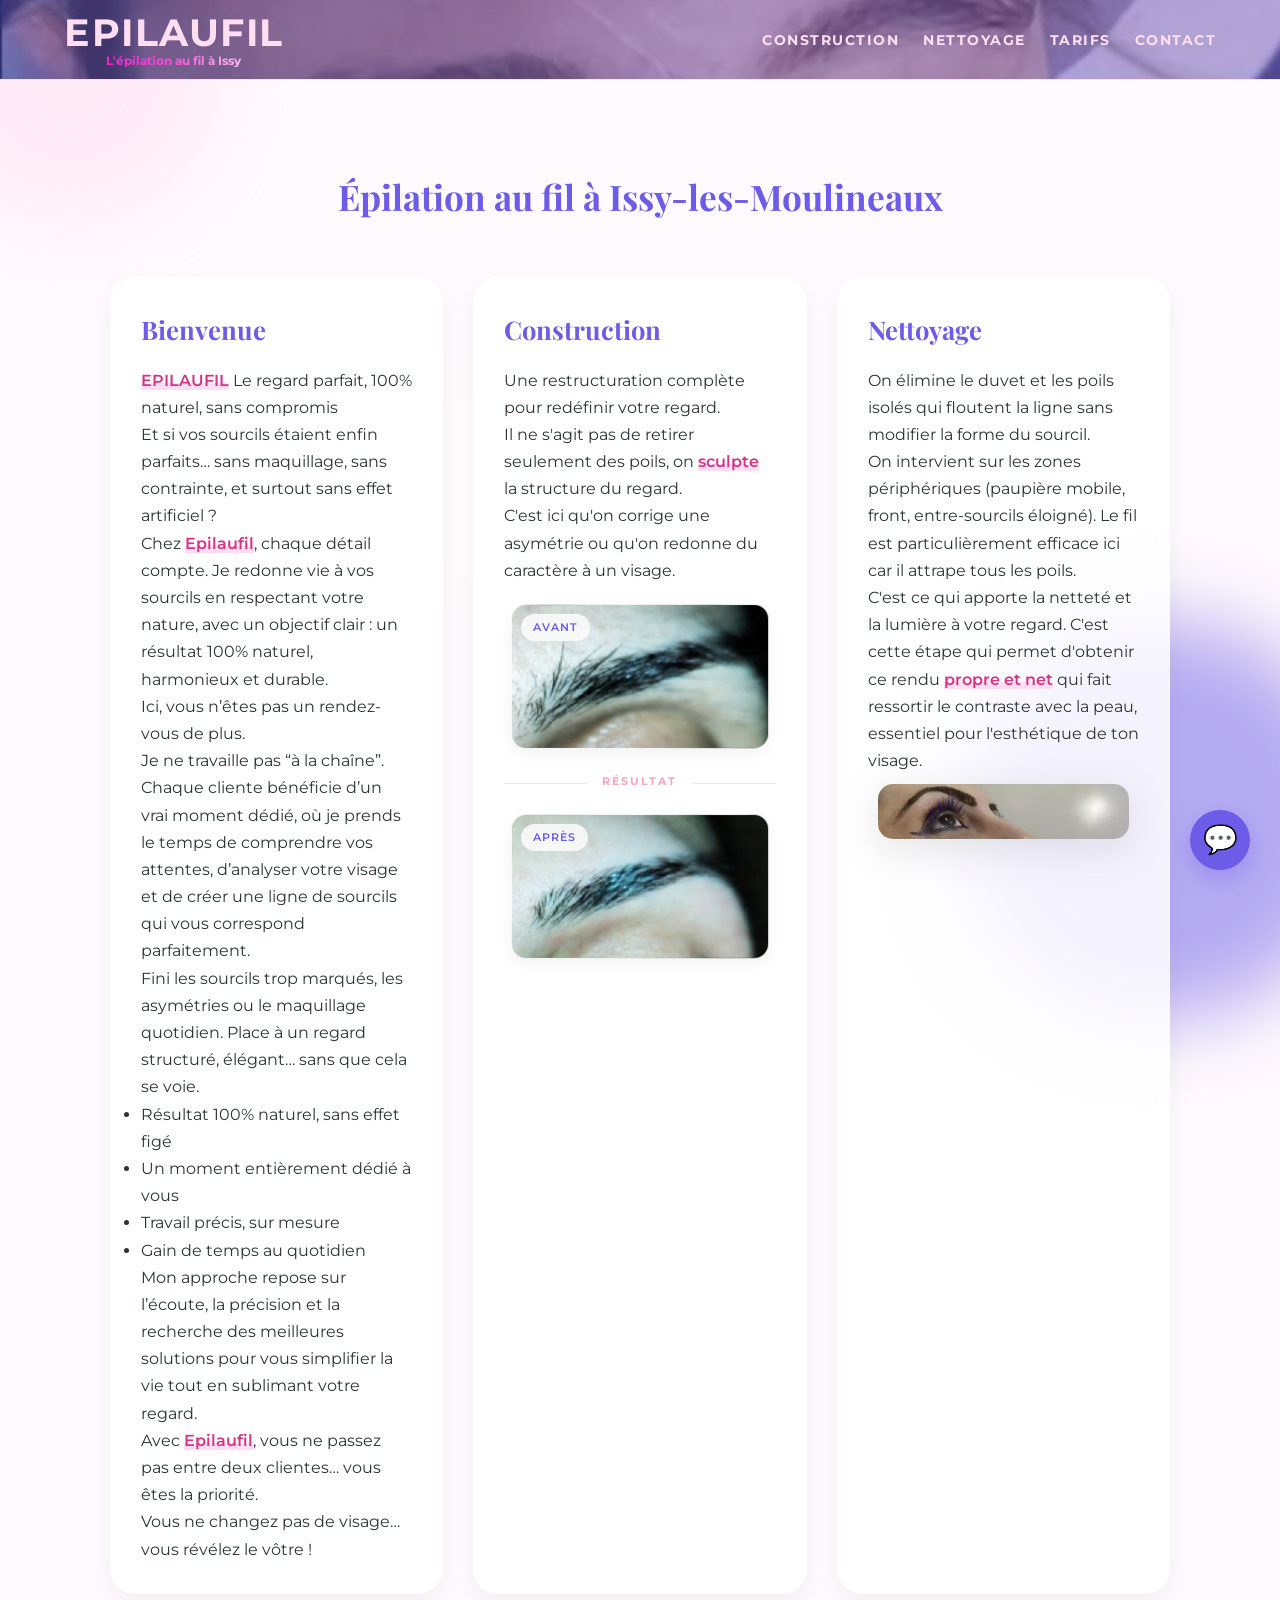
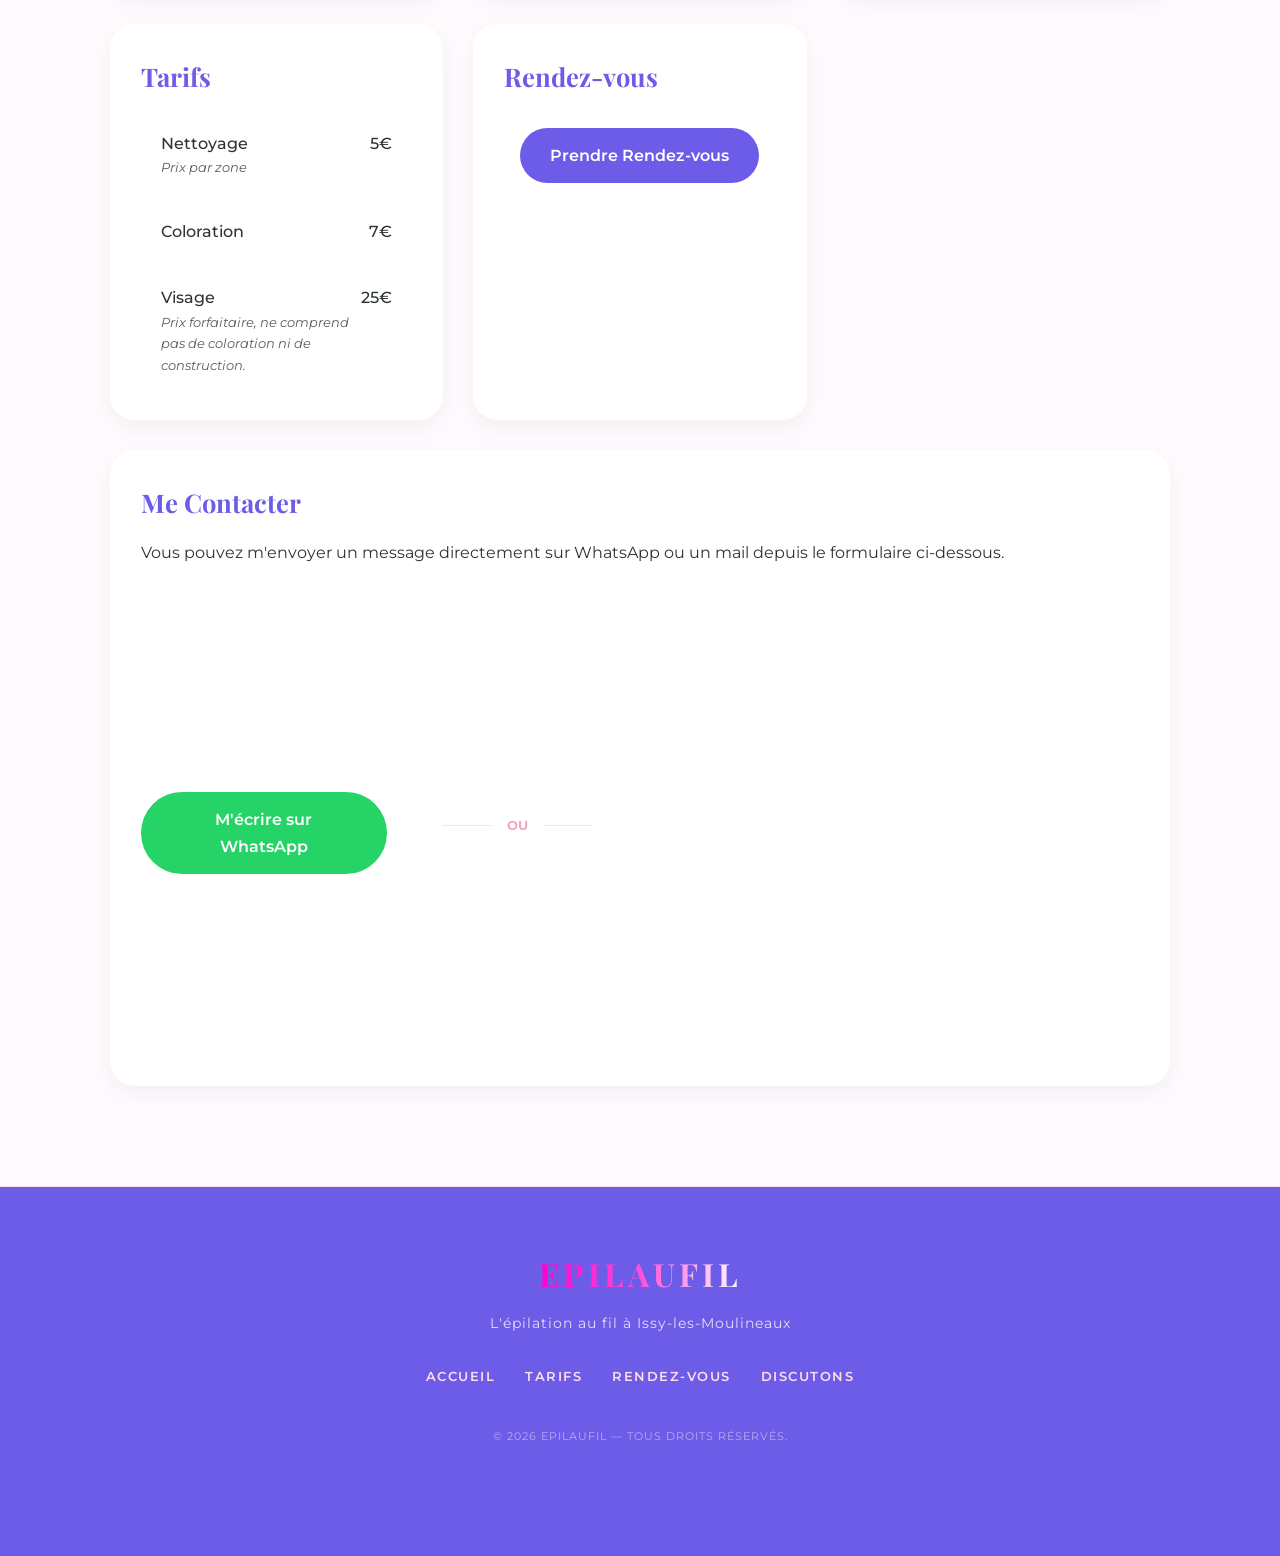
==== index.html @ 8d7dc96e "Merge branch 'main' of https://github.com/Epilaufil/arco-web-project" ====
<!DOCTYPE html>
<html lang="fr">
<head>
    <meta charset="UTF-8">
    <meta name="viewport" content="width=device-width, initial-scale=1.0">
    <title>Épilation au fil à Issy-les-Moulineaux | Sourcils & Beauté du regard | Epilaufil</title>
    <meta name="description" content="Épilation au fil à Issy-les-Moulineaux. Spécialiste des sourcils et de la beauté du regard. Technique naturelle, précise et sans produit chimique. Prenez rendez-vous chez Epilaufil.">
    <meta name="theme-color" content="#6c5ce7">
<<<<<<< HEAD
    
<!-- Google tag (gtag.js) -->    
=======
    <meta property="og:title" content="Epilaufil | Épilation au fil à Issy-les-Moulineaux">
    <meta property="og:description" content="Sublimez votre regard avec une technique 100% naturelle.">
    <meta property="og:image" content="https://www.epilaufil.fr/img/photo-partage.jpg">
    <meta property="og:url" content="https://www.epilaufil.fr">

>>>>>>> 0b1534d13e49fdee12547ef26f7d01f31d4de273
    <script>
    // Initialisation du Consent Mode par défaut
      window.dataLayer = window.dataLayer || [];
      function gtag(){dataLayer.push(arguments);}

      // On refuse par défaut la pub, on autorise uniquement les stats anonymes
      gtag('consent', 'default', {
        'ad_storage': 'denied',
        'ad_user_data': 'denied',
        'ad_personalization': 'denied',
        'analytics_storage': 'granted'
      });
    </script>

    <script async src="https://www.googletagmanager.com/gtag/js?id=G-9XCE4NT8K8"></script>
    <script>
      gtag('js', new Date());
      gtag('config', 'G-9XCE4NT8K8');
    </script>

<!-- Google Fonts optimisés -->
    <link rel="preconnect" href="https://fonts.googleapis.com">
    <link rel="preconnect" href="https://fonts.gstatic.com" crossorigin>
    <link href="https://fonts.googleapis.com/css2?family=Montserrat:wght@300;400;600&family=Playfair+Display:ital,wght@0,600;1,600&display=swap" rel="stylesheet">

<!-- Favicon -->
    <link rel="icon" type="image/webp" href="img/favIcon.webp">
    <link rel="apple-touch-icon" sizes="180x180" href="img/apple-touch-icon.png">

<!-- CSS externe -->
    <link rel="stylesheet" href="css/style.css">
    
<!-- JSON-LD SEO local -->
<script type="application/ld+json">
{
  "@context": "https:\/\/schema.org",
  "@type": "BeautySalon",
  "name": "Epilaufil",
  "address": {
    "@type": "PostalAddress",
    "addressLocality": "Issy-les-Moulineaux",
    "addressCountry": "FR"
  },
  "telephone": "+33745903838",
  "url": "https:\/\/www.epilaufil.fr"
}
</script>

</head>

<body>
<header class="navbar">
  <div class="video-bg-container">
    <video autoplay muted loop playsinline poster="img/fallback.webp" class="nav-video">
      <source src="vdo/FIL.webm" type="video/webm">
      Votre navigateur ne lit pas les vidéos.
    </video>
  </div>
  
  <div class="nav-content">
    <div class="logo">
        <a href="#accueil">EPILAUFIL</a>
        <span class="text-aesthetic slogan">L'épilation au fil à Issy</span>
    </div>
    <div class="nav-links">
      <a href="#transformation">Construction</a>
      <a href="#nettoyage">Nettoyage</a>
      <a href="#tarifs">Tarifs</a>
      <a href="#rdv">Contact</a>
    </div>
  </div>
</header>

<!-- Background blobs -->
    <div class="glass-bg">
        <div class="blob pink"></div>
        <div class="blob purple"></div>
        <div class="blob light"></div>
    </div>

   <!--  <nav>
        <a href="#" class="logo">EPILAUFIL</a>
        <div class="nav-links">
            <a href="#expert">Expertise</a>
            <a href="#tarifs">Tarifs</a>
            <a href="#rdv">RDV</a>
        </div>
    </nav> -->

    <div class="container">
        <h1>Épilation au fil à Issy-les-Moulineaux</h1>

        <section id="accueil" class="brique">
            <h2>Bienvenue</h2>
<!--            <p>Epilaufil vous propose une épilation du visage <span class="highlight">au fil</span>. Cette technique ancestrale est 100% naturelle, rapide, précise et sans risque d'allergie.</p>
            <p>Spécialiste de la <span class="highlight">beauté du regard</span>, Epilaufil sublime vos sourcils.</p>
            <p>Situé à Issy-les-Moulineaux, Epilaufil est spécialisé dans l'épilation au fil du visage. Que vous souhaitiez <a href="#nettoyage">nettoyer</a> ou <a href="#transformation">restructurer</a> des sourcils, je sublime naturellement votre regard.</p>
            <p>Je vous propose également mes services pour une pédicure si vous souhaitez.</p>
            <p>N'hésitez pas à me contacter ou <a href="#rdv">prendre rendez-vous</a> !</p>
            <p>A bientôt !</p>
-->

<p> <span class="highlight">EPILAUFIL</span> Le regard parfait, 100% naturel, sans compromis</p>
<p> Et si vos sourcils étaient enfin parfaits… sans maquillage, sans contrainte, et surtout sans effet artificiel ?</p>
<p> Chez <span class="highlight">Epilaufil</span>, chaque détail compte. Je redonne vie à vos sourcils en respectant votre nature, avec un objectif clair : un résultat 100% naturel, harmonieux et durable.</p>
<p> Ici, vous n’êtes pas un rendez-vous de plus.</p>
<p> Je ne travaille pas “à la chaîne”.</p>
<p> Chaque cliente bénéficie d’un vrai moment dédié, où je prends le temps de comprendre vos attentes, d’analyser votre visage et de créer une ligne de sourcils qui vous correspond parfaitement.</p>
<p> Fini les sourcils trop marqués, les asymétries ou le maquillage quotidien. Place à un regard structuré, élégant… sans que cela se voie.</p>
<ul class="points-cles">
    <li>Résultat 100% naturel, sans effet figé</li>
    <li>Un moment entièrement dédié à vous</li>
    <li>Travail précis, sur mesure</li>
    <li>Gain de temps au quotidien</li>
</ul>
<p>Mon approche repose sur l’écoute, la précision et la recherche des meilleures solutions pour vous simplifier la vie tout en sublimant votre regard.</p>
<p>Avec <span class="highlight">Epilaufil</span>, vous ne passez pas entre deux clientes… vous êtes la priorité.</p>
<p>Vous ne changez pas de visage… vous révélez le vôtre !</p>

</section>
 <!-- ============================================ EXPERTISE ============================================ -->
<!--        <section id="expert" class="brique">
            <h2>Pourquoi le fil ?</h2>
            <ul>
                <li><strong>Précision :</strong> Une ligne parfaite.</li>
                <li><strong>Naturel :</strong> Aucun produit chimique.</li>
                
            </ul>
        </section> -->
<!-- ============================================ TRANSFORMATION ============================================ -->
        <section id="transformation" class="brique">
            <h2>Construction</h2>
            <p>Une restructuration complète pour redéfinir votre regard.
            <p>Il ne s'agit pas de retirer seulement des poils, on <span class="highlight">sculpte</span> la structure du regard.</p>
            <p>C'est ici qu'on corrige une asymétrie ou qu'on redonne du caractère à un visage.</p>
            
            <div class="galerie-avant-apres">
                <div class="cadre-photo">
                    <span class="badge">Avant</span>
                    <div class="photo-large avant"></div>
                </div>

                <div class="separateur-chic">
                    <span>RÉSULTAT</span>
                </div>

                <div class="cadre-photo">
                    <span class="badge">Après</span>
                    <div class="photo-large apres"></div>
                </div>
            </div>
        </section>

        <section id="nettoyage" class="brique">
            <h2>Nettoyage</h2>
            <p>On élimine le duvet et les poils isolés qui floutent la ligne sans modifier la forme du sourcil.</p>
            <p>On intervient sur les zones périphériques (paupière mobile, front, entre-sourcils éloigné). Le fil est particulièrement efficace ici car il attrape tous les poils.</p>
            <p>C'est ce qui apporte la netteté et la lumière à votre regard. C'est cette étape qui permet d'obtenir ce rendu  <span class="highlight">propre et net</span> qui fait ressortir le contraste avec la peau, essentiel pour l'esthétique de ton visage.</p>
            <div class="image-wrapper">
                <img src="img/APRES2.webp" alt="Résultat nettoyage épilation au fil des sourcils chez Epilaufil à Issy" class="image-transparent" loading="lazy" width="600" height="400">
            </div>
        </section>

<!-- ============================================ TARIFS ============================================ -->
        <section id="tarifs" class="brique">
            <h2>Tarifs</h2>

            <div class="tarif-list">
                <div class="tarif-item">
                <div><span>Nettoyage</span>
                        <p class="tarif-description">Prix par zone</p>
                    </div>
                    <span>5€</span>
                </div>

                <div class="tarif-item">
                <span>Coloration</span>
                <span>7€</span>
                </div>

                <div class="tarif-item">
                <div><span>Visage</span>
                     <p class="tarif-description">Prix forfaitaire, ne comprend pas de coloration ni de construction.</p>
                    </div>
                <span>25€</span>
                </div>

  

         
            </div>
        </section>

       
  <!-- ============================================ RDV ============================================ -->
  <section id="rdv" class="brique">
    <h2>Rendez-vous</h2>
    <div style="text-align:center;">
      <a href="javascript:void(0);" onclick="loadCalendly(event)" class="cta-button">Prendre Rendez-vous</a>
    </div>
  </section>

  <!-- =============================== CONTACT ================================= -->
<section id="contact" class="brique brique-large">
    <h2>Me Contacter</h2>
    <p>Vous pouvez m'envoyer un message directement sur WhatsApp ou un mail depuis le formulaire ci-dessous.</p>
    
    <div class="contact-wrapper">
        <div class="contact-action-box">
            <a href="javascript:void(0);" onclick="toggleWA()" class="cta-button wa-btn">
        M'écrire sur WhatsApp
            </a>
            
            
            
            
            <!-- <a href="https://wa.me/33745903838?text=Bonjour%20Epilaufil..." class="cta-button wa-btn">
                M'écrire sur WhatsApp
            </a> -->
        </div>

        <div class="separateur-vertical">OU</div>

        <div class="tally-wrapper">
            <iframe 
                data-tally-src="https://tally.so/embed/ZjYoGv?alignLeft=1&hideTitle=1&transparentBackground=1&dynamicHeight=1" 
                loading="lazy" 
                width="100%" 
                height="450" 
                frameborder="0" 
                title="Contact Epilaufil">
            </iframe>
        </div>
    </div>
</section>



<script async src="https://tally.so/widgets/embed.js"></script>

            </div>
        </section>
    </div>

<footer class="site-footer">
    <div class="footer-content">
        <div class="footer-logo">
            <span class="text-aesthetic">EPILAUFIL</span>
        </div>
        <p>L'épilation au fil à Issy-les-Moulineaux</p>
        
        <div class="footer-links">
            <a href="#accueil">Accueil</a>
            <a href="#tarifs">Tarifs</a>
            <a href="#rdv">Rendez-vous</a>
            <a href="#contact">Discutons</a>
        </div>
        
        <div class="footer-copyright">
            © 2026 Epilaufil — Tous droits réservés.
        </div>
    </div>
</footer>

    <!-- WA flottant -->
     <!-- WA BOX -->
        <div id="wa-box">
    <div id="wa-chat" style="display:none;">
        <div><br>EPILAUFIL<small>Beauté du regard à Issy</small></div>
        <div>Bonjour ! Une question sur une prestation ou besoin d'un créneau ? C'est par ici ! 🌸</div>
        <a href="https://wa.me/33745903838?text=Bonjour!" target="_blank">Discuter sur WhatsApp</a>
    </div>
    <div onclick="toggleWA()" role="button" aria-label="Ouvrir le chat WhatsApp" style="cursor: pointer;">💬</div>
</div>

<!-- --- --- --- SCRIPTS --- --- --- -->
<script>
function toggleWA() {
    const chatBox = document.getElementById('wa-chat');
    const isHidden = chatBox.style.display === 'none' || chatBox.style.display === '';
    
    if (isHidden) {
        chatBox.style.display = 'block';
        // Envoi de l'événement à Google Analytics
        gtag('event', 'contact_whatsapp_click', {
            'event_category': 'Engagement',
            'event_label': 'Ouverture Bulle WA'
        });
        document.getElementById('wa-box').scrollIntoView({ behavior: 'smooth', block: 'end' });
    } else {
        chatBox.style.display = 'none';
    }
}

// Intersection Observer pour animations brique
document.addEventListener("DOMContentLoaded", function() {
  const observer = new IntersectionObserver((entries) => {
    entries.forEach(entry => { if(entry.isIntersecting){ entry.target.classList.add('visible'); } });
  }, {threshold:0.1});
  document.querySelectorAll('.brique').forEach(b=>observer.observe(b));
});

// Calendly lazy load
function loadCalendly(e){
  const btn = e.currentTarget;
  
  // On évite les clics multiples
  if(btn.style.opacity === "0.5") return;

  // Envoi de l'événement à Google Analytics
    gtag('event', 'appointment_click', {
        'event_category': 'Conversion',
        'event_label': 'Ouverture Calendly'
    });

  btn.style.opacity = "0.5";
  btn.style.cursor = "wait";

  const openWidget = () => {
    btn.style.opacity = "1";
    btn.style.cursor = "pointer";
    Calendly.initPopupWidget({
      url: 'https://calendly.com/epilaufil/epilation-du-visage'
    });
  };

  if(!window.CalendlyLoaded){
    const link = document.createElement('link');
    link.rel='stylesheet'; 
    link.href='https://assets.calendly.com/assets/external/widget.css';
    document.head.appendChild(link);

    const script = document.createElement('script');
    script.src='https://assets.calendly.com/assets/external/widget.js';
    script.async=true;
    script.onload = () => {
      window.CalendlyLoaded = true;
      openWidget();
    };
    document.body.appendChild(script);
  } else {
    openWidget();
  }
}
</script>
   
</body>
</html>
---- css/style.css ----
:root {
    --violet: #6c5ce7;
    --rose-bonbon: #ffdef2;
    --rose-fonce: #f8a5c2;
    --white: #ffffff;
    --dark: #2d3436;
    --glass: rgba(255,255,255,0.85);
    --off-white: #F9F7F2;
    --slate-blue: #2F4858;
    --terracotta: #C05746;
}

/* --- RESET ET BASE --- */
* { box-sizing: border-box; margin:0; padding:0; }
html { 
    scroll-behavior: smooth; 
    font-family: 'Montserrat', -apple-system, BlinkMacSystemFont, sans-serif; 
    scroll-padding-top: 90px;
}
body { background-color:#fffafd; 
    color: var(--dark); 
    line-height:1.7; 
    overflow-x:hidden; 
}

/* --- NAVBAR --- */
.navbar {
    position:fixed; top:0; width:100%; height:80px; z-index:1000;
    background: var(--white);
    border-bottom:1px solid var(--rose-bonbon);
    display:flex; align-items:center;
}
.video-bg-container {
  position:absolute;
  top:0; left:0; width:100%; height:100%;
  z-index:1; /* derrière le contenu */
  overflow:hidden;
  background: var(--violet); /* couleur de secours si la vidéo ne charge pas */
}
.nav-video { width:100%; height:100%; object-fit:cover; opacity:0.6; }
.nav-content { position:relative; z-index:10; width:100%; padding:0 5%; display:flex; justify-content:space-between; align-items:center; }

.logo { display:flex; flex-direction:column; justify-content:center; line-height:1.1; }
.logo .slogan { font-size:0.75em; white-space:nowrap; }
.logo a, .nav-links a {
    text-decoration:none; color:var(--rose-bonbon); font-weight:700; text-transform:uppercase; letter-spacing:1.5px;
    transition: opacity 0.3s;
}
.logo a { font-size: clamp(22px,3vw,42px); }
.nav-links a { font-size:0.9rem; margin-left:20px; }
.logo a:hover, .nav-links a:hover { opacity:0.7; color:var(--rose-fonce); }

/* --- BACKGROUND BLOB VAPOREUX --- */
.glass-bg {
    position:fixed; top:0; left:0; width:100%; height:100%;
    z-index:1;
    filter: blur(40px);
    pointer-events:none;
}
.blob {
    position:absolute; border-radius:50%; opacity:0.5;
    animation: float 20s infinite alternate ease-in-out;
}
.pink { width:300px; height:300px; background:var(--rose-bonbon); top:-80px; left:-80px; }
.purple { width:400px; height:400px; background:var(--violet); bottom:-120px; right:-80px; animation-delay:-5s; }
.light { width:250px; height:250px; background:#fff; top:40%; left:30%; }

@keyframes float {
    0% { transform:translate(0,0) scale(1); }
    100% { transform:translate(30px,30px) scale(1.05); }
}

/* --- CONTAINER --- */
.container {
    position:relative; z-index:10; margin-top:120px; padding:20px; max-width:1100px; margin-left:auto; margin-right:auto;
    display:grid; grid-template-columns:repeat(auto-fit,minmax(320px,1fr)); gap:30px;
}

/* --- BRIQUES --- */
.brique {
    background: var(--glass);
    backdrop-filter: blur(8px);
    border-radius:25px; padding:30px;
    box-shadow:0 8px 25px rgba(0,0,0,0.05);
    border:1px solid rgba(255,255,255,0.5);
    opacity:0; transform:translateY(40px);
    transition: all 0.6s cubic-bezier(0.2,0.8,0.2,1);
    position:relative; overflow:hidden;
}
.brique.visible { opacity:1; transform:translateY(0); }
.brique:hover { transform:translateY(-6px); border-color:var(--rose-fonce); background:white; }

.brique::after {
    content:"";
    position:absolute; top:0; left:0; right:0; bottom:0;
    background-image: radial-gradient(1.5px 1.5px at 20% 30%, var(--rose-fonce) 100%, transparent),
                      radial-gradient(1px 1px at 70% 10%, var(--violet) 100%, transparent),
                      radial-gradient(1.5px 1.5px at 40% 80%, var(--rose-fonce) 100%, transparent),
                      radial-gradient(1.5px 1.5px at 90% 45%, var(--violet) 100%, transparent);
    background-size: 120px 120px;
    opacity:0; transition:opacity 0.3s; z-index:1; pointer-events:none;
}
.brique:hover::after { opacity:0.6; animation:sparkleFade 3s infinite alternate; }
@keyframes sparkleFade { 0%{transform:scale(1)}100%{transform:scale(1.05);} }

.brique * { position:relative; z-index:2; }

/* --- GALERIE AVANT/APRES --- */
.galerie-avant-apres { display:flex; flex-direction:column; gap:20px; margin-top:20px; align-items:center; }
.cadre-photo { width:95%; position:relative; }
.photo-large { width:100%; aspect-ratio:16/9; border-radius:15px; background-size:cover; background-position:center; box-shadow:0 5px 15px rgba(0,0,0,0.05); border:1px solid rgba(255,255,255,0.8); transition:transform 0.3s ease; }
.photo-large:hover { transform:scale(1.02); }

.avant { background-image: url('../img/BandeReconstructAvant.webp'); }
.apres { background-image: url('../img/BandeReconstructApres.webp'); }

.badge { position:absolute; top:10px; left:10px; background:rgba(255,255,255,0.8); backdrop-filter:blur(4px); padding:4px 12px; border-radius:20px; font-size:0.7rem; font-weight:600; color:var(--violet); z-index:5; text-transform:uppercase; letter-spacing:1px; }
.separateur-chic { width:100%; text-align:center; border-bottom:1px solid var(--rose-bonbon); line-height:0.1em; margin:10px 0; }
.separateur-chic span { background:#fff; padding:0 15px; color:var(--rose-fonce); font-size:0.7rem; font-weight:bold; letter-spacing:2px; }

/* --- TITRES --- */
h1 { grid-column:1/-1; text-align:center; font-family:'Playfair Display', serif; color:var(--violet); font-size:2.2rem; margin-bottom:20px; }
h2 { font-family:'Playfair Display', serif; color:var(--violet); font-size:1.6rem; margin-bottom:15px; }
.highlight { color:#d63384; font-weight:600; background:linear-gradient(to bottom,transparent 65%, var(--rose-bonbon) 65%); }

/* --- BOUTONS --- */
.cta-button { display:inline-block; background:var(--violet); color:white; padding:14px 30px; border-radius:50px; text-decoration:none; font-weight:600; margin-top:15px; transition:all 0.3s; }
.cta-button:hover { opacity:0.85; transform:translateY(-2px); }

/* --- TARIFS --- */
.tarif-list { display:flex; flex-direction:column; gap:15px; margin-top:20px; }
.tarif-item { display:flex; justify-content:space-between; padding:12px 20px; border-radius:15px; background:rgba(255,255,255,0.6); backdrop-filter:blur(5px); font-weight:500; transition:all 0.3s ease; }
.tarif-item:hover { background:white; transform:translateX(5px); border-left:3px solid var(--violet); }
.tarif-description { font-size:0.8rem; font-weight:400; font-style:italic; opacity:0.8; margin:0; }

/* --- IMAGES --- */
.image-wrapper {
    display: flex;
    justify-content: center; /* Centre horizontalement */
    align-items: center;     /* Centre verticalement si besoin */
    width: 100%;
    padding: 10px;
}
.image-transparent { max-width:100%; filter:drop-shadow(0 10px 20px rgba(0,0,0,0.1)); transition:transform 0.3s ease;height: auto;display: block;border-radius: 15px;object-fit: contain; }
.image-transparent:hover { transform:scale(1.03); }

/* --- ANIMATION DE TEXTE --- */
.text-aesthetic {
  font-size:clamp(12px,3vw,28px); font-weight:700; text-align:center;
  background:linear-gradient(90deg,#ff00cc,#ff4fd8,#ffffff,#ff99f5,#ff00cc);
  background-size:200% auto; background-clip:text; -webkit-background-clip:text;
  color:transparent; -webkit-text-fill-color:transparent; animation:shineText 4s linear infinite;
}
@keyframes shineText { 0%{background-position:0% center}100%{background-position:200% center} }

/* --- RESPONSIVE --- */
@media (max-width:768px){
    .nav-links{display:none;}
    .container{grid-template-columns:1fr; margin-top:100px;}
    .blob{display:none;}
}

/* --- PREFERS REDUCED MOTION --- */
@media (prefers-reduced-motion: reduce){
    * { animation:none !important; transition:none !important; }
}

/* --- WA BOX ---*/
 /* --- Conteneur en bas à droite ---*/
#wa-box {
    position: fixed;
    bottom: 30px;
    right: 30px;
    z-index: 9999;
    font-family: 'Montserrat', sans-serif;
    display: flex;
    flex-direction: column;
    align-items: flex-end;
}
 /* --- Fenetre qui souvre ---*/
 #wa-chat {
    width: 280px;
    background: rgba(255, 255, 255, 0.8);
    backdrop-filter: blur(15px);
    border: 1px solid var(--rose-fonce);
    border-radius: 20px;
    box-shadow: 0 10px 30px rgba(108, 92, 231, 0.15);
    margin-bottom: 15px;
    overflow: hidden;
    animation: fadeIn 0.3s ease-out;
}
/* En-tête de la fenêtre */
#wa-chat div:first-child {
    background: var(--violet);
    color: white;
    padding: 15px;
    text-align: center;
    font-weight: bold;
    letter-spacing: 1px;
}

/* Corps du message */
#wa-chat div:nth-child(2) {
    padding: 20px;
    color: var(--dark);
    font-size: 14px;
    text-align: center;
    line-height: 1.4;
}

/* Bouton dans la fenêtre */
#wa-chat a {
    display: block;
    background: var(--rose-fonce);
    color: white;
    text-align: center;
    padding: 12px;
    margin: 0 20px 20px 20px;
    border-radius: 50px;
    text-decoration: none;
    font-weight: bold;
    font-size: 13px;
    transition: 0.3s;
}

#wa-chat a:hover {
    background: var(--violet);
}

/* Le bouton rond avec l'émoji */
#wa-box div[onclick] {
    width: 60px;
    height: 60px;
    background: var(--violet);
    border-radius: 50%;
    display: flex;
    align-items: center;
    justify-content: center;
    cursor: pointer;
    box-shadow: 0 8px 25px rgba(108, 92, 231, 0.4);
    font-size: 28px;
    transition: transform 0.3s ease;
}

#wa-box div[onclick]:hover {
    transform: scale(1.1);
}

@keyframes fadeIn {
    from { opacity: 0; transform: translateY(10px); }
    to { opacity: 1; transform: translateY(0); }
}

/* --- SPECIFIQUE CONTACT LARGE --- */
.brique-large {
    grid-column: 1 / -1; /* Force la brique à prendre toute la largeur de la grille */
    max-width: 100%;
}

.contact-wrapper {
    display: flex;
    gap: 40px;
    margin-top: 30px;
    align-items: center;
}

.contact-action-box {
    flex: 1;
    text-align: center;
}

.tally-wrapper {
    flex: 2; /* Donne plus de place au formulaire qu'au bouton WA */
    min-height: 450px;
}

.wa-btn {
    background: #25D366 !important;
    width: 100%;
    max-width: 300px;
}

.separateur-vertical {
    display: flex;
    align-items: center;
    color: var(--rose-fonce);
    font-weight: bold;
    font-size: 0.8rem;
}

.separateur-vertical::before, .separateur-vertical::after {
    content: "";
    flex: 1;
    height: 1px;
    background: var(--rose-bonbon);
    margin: 0 15px;
    min-width: 50px;
}

/* --- ADAPTATION MOBILE --- */
@media (max-width: 768px) {
    .contact-wrapper {
        flex-direction: column;
    }
    .separateur-vertical {
        width: 100%;
        margin: 20px 0;
    }
    .separateur-vertical::before, .separateur-vertical::after {
        min-width: 20px;
    }
    .tally-wrapper {
        width: 100%;
    }
}
/* --- FOOTER --- */
.site-footer {
    background-color: var(--violet); /* Ta couleur de référence */
    padding: 60px 20px 110px 20px; /* Espace pour le bouton WhatsApp */
    text-align: center;
    margin-top: 80px;
    border-top: 1px solid var(--rose-bonbon);
    position: relative;
    z-index: 10;
}

.footer-logo {
    margin-bottom: 10px;
}

.footer-logo .text-aesthetic {
    font-family: 'Playfair Display', serif; /* Même police que le H1/H2 et Header */
    font-size: 2rem;
    font-weight: 700;
    text-transform: uppercase;
    letter-spacing: 4px;
}

.site-footer p {
    font-family: 'Montserrat', sans-serif;
    color: white;
    font-size: 0.9rem;
    letter-spacing: 1px;
    margin-bottom: 30px;
    opacity: 0.8;
}

.footer-links {
    display: flex;
    justify-content: center;
    gap: 30px;
    margin-bottom: 40px;
}

.footer-links a {
    font-family: 'Montserrat', sans-serif; /* Même police que la Nav-links */
    color: var(--rose-bonbon);
    text-decoration: none;
    font-weight: 600;
    font-size: 0.8rem;
    text-transform: uppercase;
    letter-spacing: 1.5px;
    transition: all 0.3s ease;
}

.footer-links a:hover {
    color: white;
    transform: translateY(-2px);
}

.footer-copyright {
    font-family: 'Montserrat', sans-serif;
    color: white;
    font-size: 0.7rem;
    opacity: 0.5;
    text-transform: uppercase;
    letter-spacing: 1px;
}

/* Adaptation Mobile */
@media (max-width: 768px) {
    .footer-links {
        flex-direction: column;
        gap: 20px;
    }
}
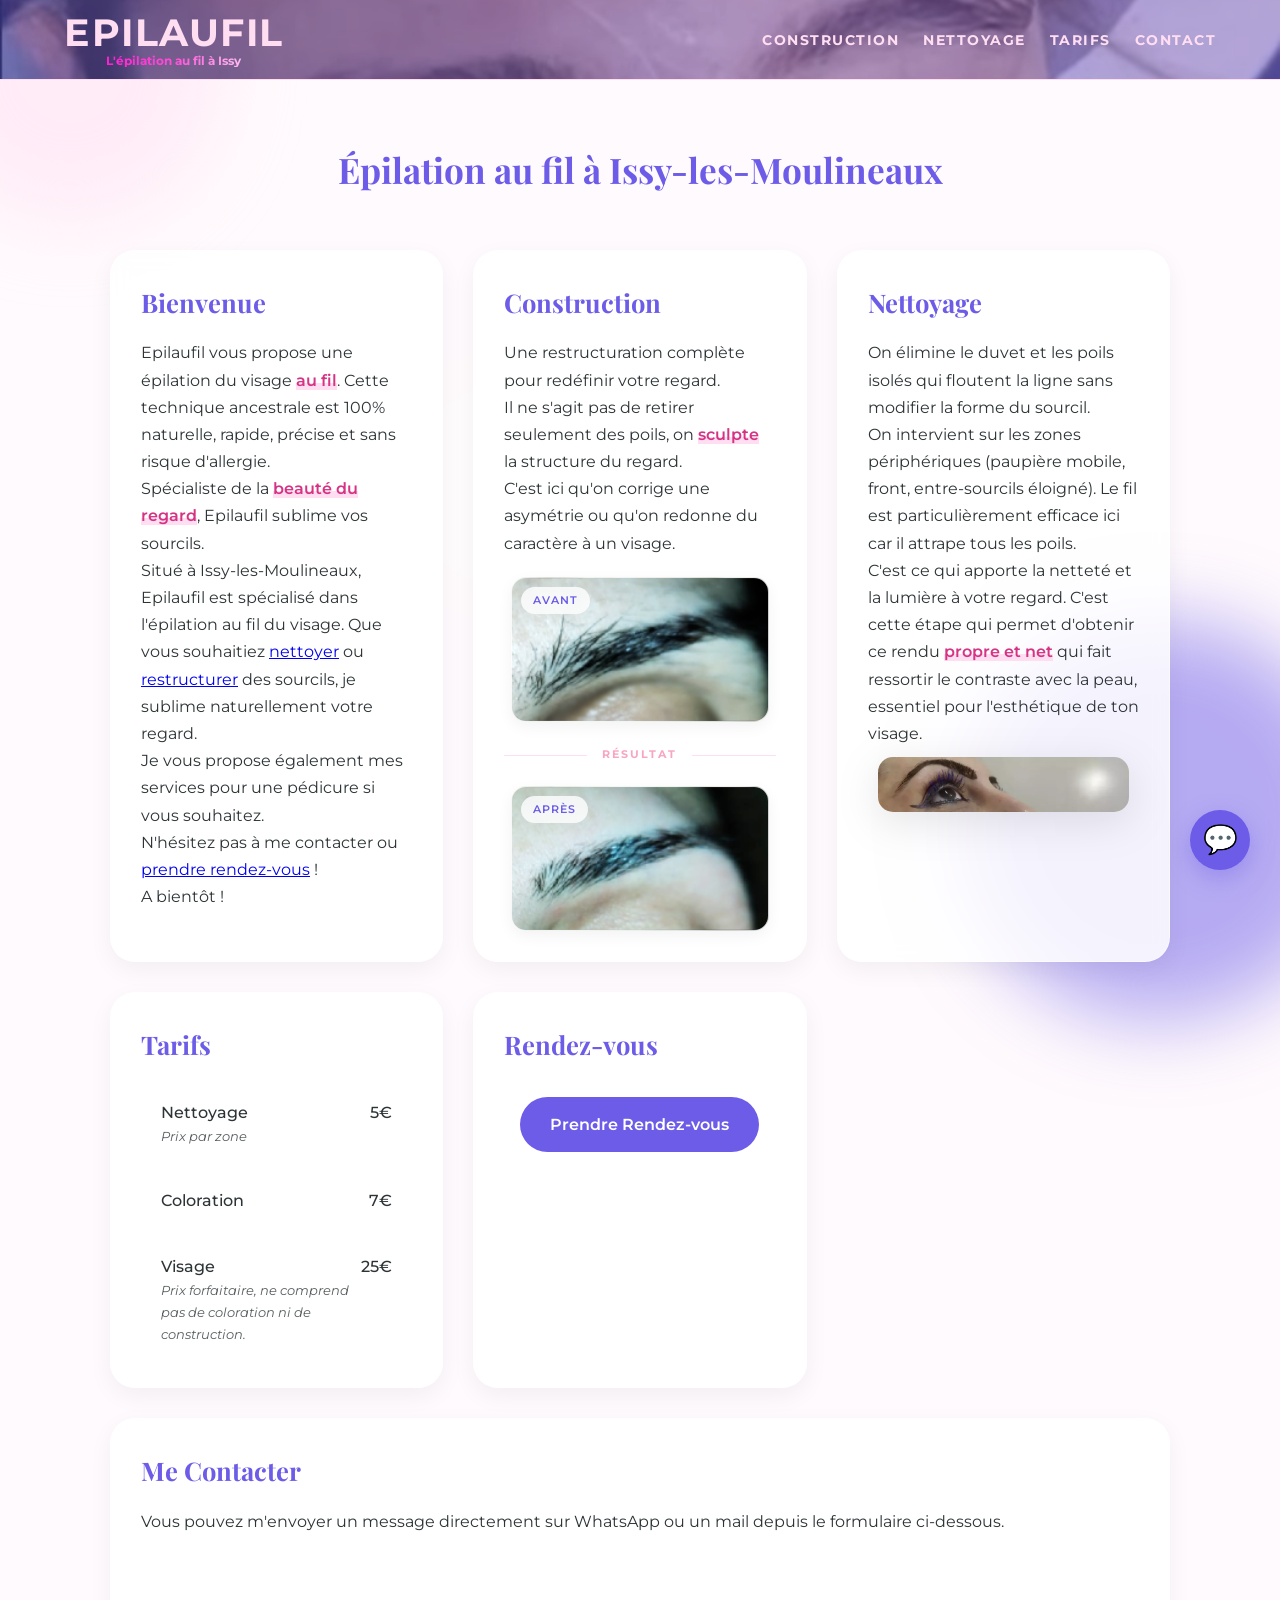
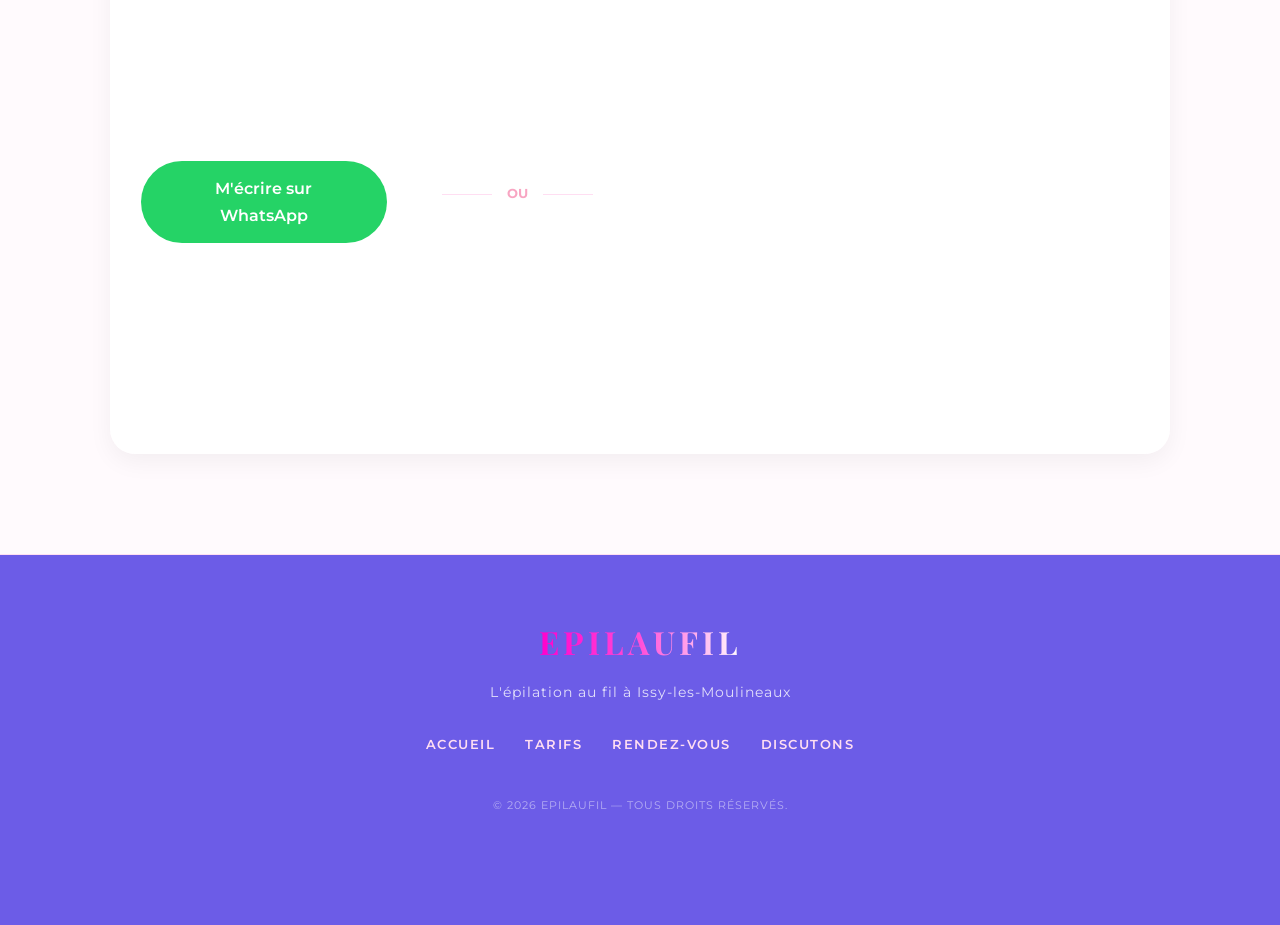
==== commit eba7ba59: "Fix des modifi gtag et intro et stat vers drive et appscript direct" ====
--- a/index.html
+++ b/index.html
@@ -6,16 +6,12 @@
     <title>Épilation au fil à Issy-les-Moulineaux | Sourcils & Beauté du regard | Epilaufil</title>
     <meta name="description" content="Épilation au fil à Issy-les-Moulineaux. Spécialiste des sourcils et de la beauté du regard. Technique naturelle, précise et sans produit chimique. Prenez rendez-vous chez Epilaufil.">
     <meta name="theme-color" content="#6c5ce7">
-<<<<<<< HEAD
+    <meta property="og:title" content="Epilaufil | Épilation au fil à Issy-les-Moulineaux">
+    <meta property="og:description" content="Sublimez votre regard avec une technique 100% naturelle.">
+    <meta property="og:image" content="https://epilaufil.fr/img/photo-partage.jpg">
+    <meta property="og:url" content="https://epilaufil.fr">
     
 <!-- Google tag (gtag.js) -->    
-=======
-    <meta property="og:title" content="Epilaufil | Épilation au fil à Issy-les-Moulineaux">
-    <meta property="og:description" content="Sublimez votre regard avec une technique 100% naturelle.">
-    <meta property="og:image" content="https://www.epilaufil.fr/img/photo-partage.jpg">
-    <meta property="og:url" content="https://www.epilaufil.fr">
-
->>>>>>> 0b1534d13e49fdee12547ef26f7d01f31d4de273
     <script>
     // Initialisation du Consent Mode par défaut
       window.dataLayer = window.dataLayer || [];
@@ -77,7 +73,7 @@
   
   <div class="nav-content">
     <div class="logo">
-        <a href="#accueil">EPILAUFIL</a>
+        <a href="#">EPILAUFIL</a>
         <span class="text-aesthetic slogan">L'épilation au fil à Issy</span>
     </div>
     <div class="nav-links">
@@ -110,32 +106,14 @@
 
         <section id="accueil" class="brique">
             <h2>Bienvenue</h2>
-<!--            <p>Epilaufil vous propose une épilation du visage <span class="highlight">au fil</span>. Cette technique ancestrale est 100% naturelle, rapide, précise et sans risque d'allergie.</p>
+            <p>Epilaufil vous propose une épilation du visage <span class="highlight">au fil</span>. Cette technique ancestrale est 100% naturelle, rapide, précise et sans risque d'allergie.</p>
             <p>Spécialiste de la <span class="highlight">beauté du regard</span>, Epilaufil sublime vos sourcils.</p>
             <p>Situé à Issy-les-Moulineaux, Epilaufil est spécialisé dans l'épilation au fil du visage. Que vous souhaitiez <a href="#nettoyage">nettoyer</a> ou <a href="#transformation">restructurer</a> des sourcils, je sublime naturellement votre regard.</p>
             <p>Je vous propose également mes services pour une pédicure si vous souhaitez.</p>
             <p>N'hésitez pas à me contacter ou <a href="#rdv">prendre rendez-vous</a> !</p>
             <p>A bientôt !</p>
--->
-
-<p> <span class="highlight">EPILAUFIL</span> Le regard parfait, 100% naturel, sans compromis</p>
-<p> Et si vos sourcils étaient enfin parfaits… sans maquillage, sans contrainte, et surtout sans effet artificiel ?</p>
-<p> Chez <span class="highlight">Epilaufil</span>, chaque détail compte. Je redonne vie à vos sourcils en respectant votre nature, avec un objectif clair : un résultat 100% naturel, harmonieux et durable.</p>
-<p> Ici, vous n’êtes pas un rendez-vous de plus.</p>
-<p> Je ne travaille pas “à la chaîne”.</p>
-<p> Chaque cliente bénéficie d’un vrai moment dédié, où je prends le temps de comprendre vos attentes, d’analyser votre visage et de créer une ligne de sourcils qui vous correspond parfaitement.</p>
-<p> Fini les sourcils trop marqués, les asymétries ou le maquillage quotidien. Place à un regard structuré, élégant… sans que cela se voie.</p>
-<ul class="points-cles">
-    <li>Résultat 100% naturel, sans effet figé</li>
-    <li>Un moment entièrement dédié à vous</li>
-    <li>Travail précis, sur mesure</li>
-    <li>Gain de temps au quotidien</li>
-</ul>
-<p>Mon approche repose sur l’écoute, la précision et la recherche des meilleures solutions pour vous simplifier la vie tout en sublimant votre regard.</p>
-<p>Avec <span class="highlight">Epilaufil</span>, vous ne passez pas entre deux clientes… vous êtes la priorité.</p>
-<p>Vous ne changez pas de visage… vous révélez le vôtre !</p>
-
-</section>
+
+        </section>
  <!-- ============================================ EXPERTISE ============================================ -->
 <!--        <section id="expert" class="brique">
             <h2>Pourquoi le fil ?</h2>
@@ -280,16 +258,17 @@
     </div>
 </footer>
 
-    <!-- WA flottant -->
-     <!-- WA BOX -->
-        <div id="wa-box">
-    <div id="wa-chat" style="display:none;">
-        <div><br>EPILAUFIL<small>Beauté du regard à Issy</small></div>
-        <div>Bonjour ! Une question sur une prestation ou besoin d'un créneau ? C'est par ici ! 🌸</div>
-        <a href="https://wa.me/33745903838?text=Bonjour!" target="_blank">Discuter sur WhatsApp</a>
-    </div>
-    <div onclick="toggleWA()" role="button" aria-label="Ouvrir le chat WhatsApp" style="cursor: pointer;">💬</div>
-</div>
+<!-- WA flottant -->
+    <!-- WA BOX -->
+    <div id="wa-box">
+        <div id="wa-chat" style="display:none;">
+            <div><br>EPILAUFIL<small>Beauté du regard à Issy</small></div>
+            <div>Bonjour ! Une question sur une prestation ou besoin d'un créneau ? C'est par ici ! 🌸</div>
+            <!-- Correction syntaxe HTML de la ligne ci-dessous : onclick réintégré dans la balise d'ouverture -->
+            <a href="https://wa.me/33745903838?text=Bonjour!" target="_blank" onclick="trackWARedirect()">Discuter sur WhatsApp</a>
+        </div>
+        <div onclick="toggleWA()" role="button" aria-label="Ouvrir le chat WhatsApp" style="cursor: pointer;">💬</div>
+    </div>
 
 <!-- --- --- --- SCRIPTS --- --- --- -->
 <script>
@@ -299,7 +278,6 @@
     
     if (isHidden) {
         chatBox.style.display = 'block';
-        // Envoi de l'événement à Google Analytics
         gtag('event', 'contact_whatsapp_click', {
             'event_category': 'Engagement',
             'event_label': 'Ouverture Bulle WA'
@@ -310,57 +288,76 @@
     }
 }
 
-// Intersection Observer pour animations brique
+// Déclencheur du clic de conversion WhatsApp direct vers votre Google Sheet
+function trackWARedirect() {
+    gtag('event', 'whatsapp_conversion', {
+        'event_category': 'Conversion',
+        'event_label': 'Clic Lien wa.me'
+    });
+
+    // Envoi de l'événement de conversion vers notre API Cloudflare
+    fetch('/api/analytics', {
+        method: 'POST',
+        headers: { 'Content-Type': 'application/json' },
+        body: JSON.stringify({ type: 'Clic WhatsApp', referer: document.referrer })
+    }).catch(() => {});
+}
+
+// Événement au chargement complet de la page (Zéro bots)
 document.addEventListener("DOMContentLoaded", function() {
-  const observer = new IntersectionObserver((entries) => {
-    entries.forEach(entry => { if(entry.isIntersecting){ entry.target.classList.add('visible'); } });
-  }, {threshold:0.1});
-  document.querySelectorAll('.brique').forEach(b=>observer.observe(b));
+    // 1. Envoi du signal de visite à notre API Cloudflare interne
+    fetch('/api/analytics', {
+        method: 'POST',
+        headers: { 'Content-Type': 'application/json' },
+        body: JSON.stringify({ type: 'Visite', referer: document.referrer })
+    }).catch(() => {});
+
+    // 2. Intersection Observer d'origine pour les briques
+    const observer = new IntersectionObserver((entries) => {
+        entries.forEach(entry => { if(entry.isIntersecting){ entry.target.classList.add('visible'); } });
+    }, {threshold:0.1});
+    document.querySelectorAll('.brique').forEach(b=>observer.observe(b));
 });
 
 // Calendly lazy load
 function loadCalendly(e){
-  const btn = e.currentTarget;
-  
-  // On évite les clics multiples
-  if(btn.style.opacity === "0.5") return;
-
-  // Envoi de l'événement à Google Analytics
+    const btn = e.currentTarget;
+    if(btn.style.opacity === "0.5") return;
+
     gtag('event', 'appointment_click', {
         'event_category': 'Conversion',
         'event_label': 'Ouverture Calendly'
     });
 
-  btn.style.opacity = "0.5";
-  btn.style.cursor = "wait";
-
-  const openWidget = () => {
-    btn.style.opacity = "1";
-    btn.style.cursor = "pointer";
-    Calendly.initPopupWidget({
-      url: 'https://calendly.com/epilaufil/epilation-du-visage'
-    });
-  };
-
-  if(!window.CalendlyLoaded){
-    const link = document.createElement('link');
-    link.rel='stylesheet'; 
-    link.href='https://assets.calendly.com/assets/external/widget.css';
-    document.head.appendChild(link);
-
-    const script = document.createElement('script');
-    script.src='https://assets.calendly.com/assets/external/widget.js';
-    script.async=true;
-    script.onload = () => {
-      window.CalendlyLoaded = true;
-      openWidget();
+    btn.style.opacity = "0.5";
+    btn.style.cursor = "wait";
+
+    const openWidget = () => {
+        btn.style.opacity = "1";
+        btn.style.cursor = "pointer";
+        Calendly.initPopupWidget({
+            url: 'https://calendly.com/epilaufil/epilation-du-visage'
+        });
     };
-    document.body.appendChild(script);
-  } else {
-    openWidget();
-  }
+
+    if(!window.CalendlyLoaded){
+        const link = document.createElement('link');
+        link.rel='stylesheet'; 
+        link.href='https://assets.calendly.com/assets/external/widget.css';
+        document.head.appendChild(link);
+
+        const script = document.createElement('script');
+        script.src='https://assets.calendly.com/assets/external/widget.js';
+        script.async=true;
+        script.onload = () => {
+            window.CalendlyLoaded = true;
+            openWidget();
+        };
+        document.body.appendChild(script);
+    } else {
+        openWidget();
+    }
 }
 </script>
-   
 </body>
 </html>
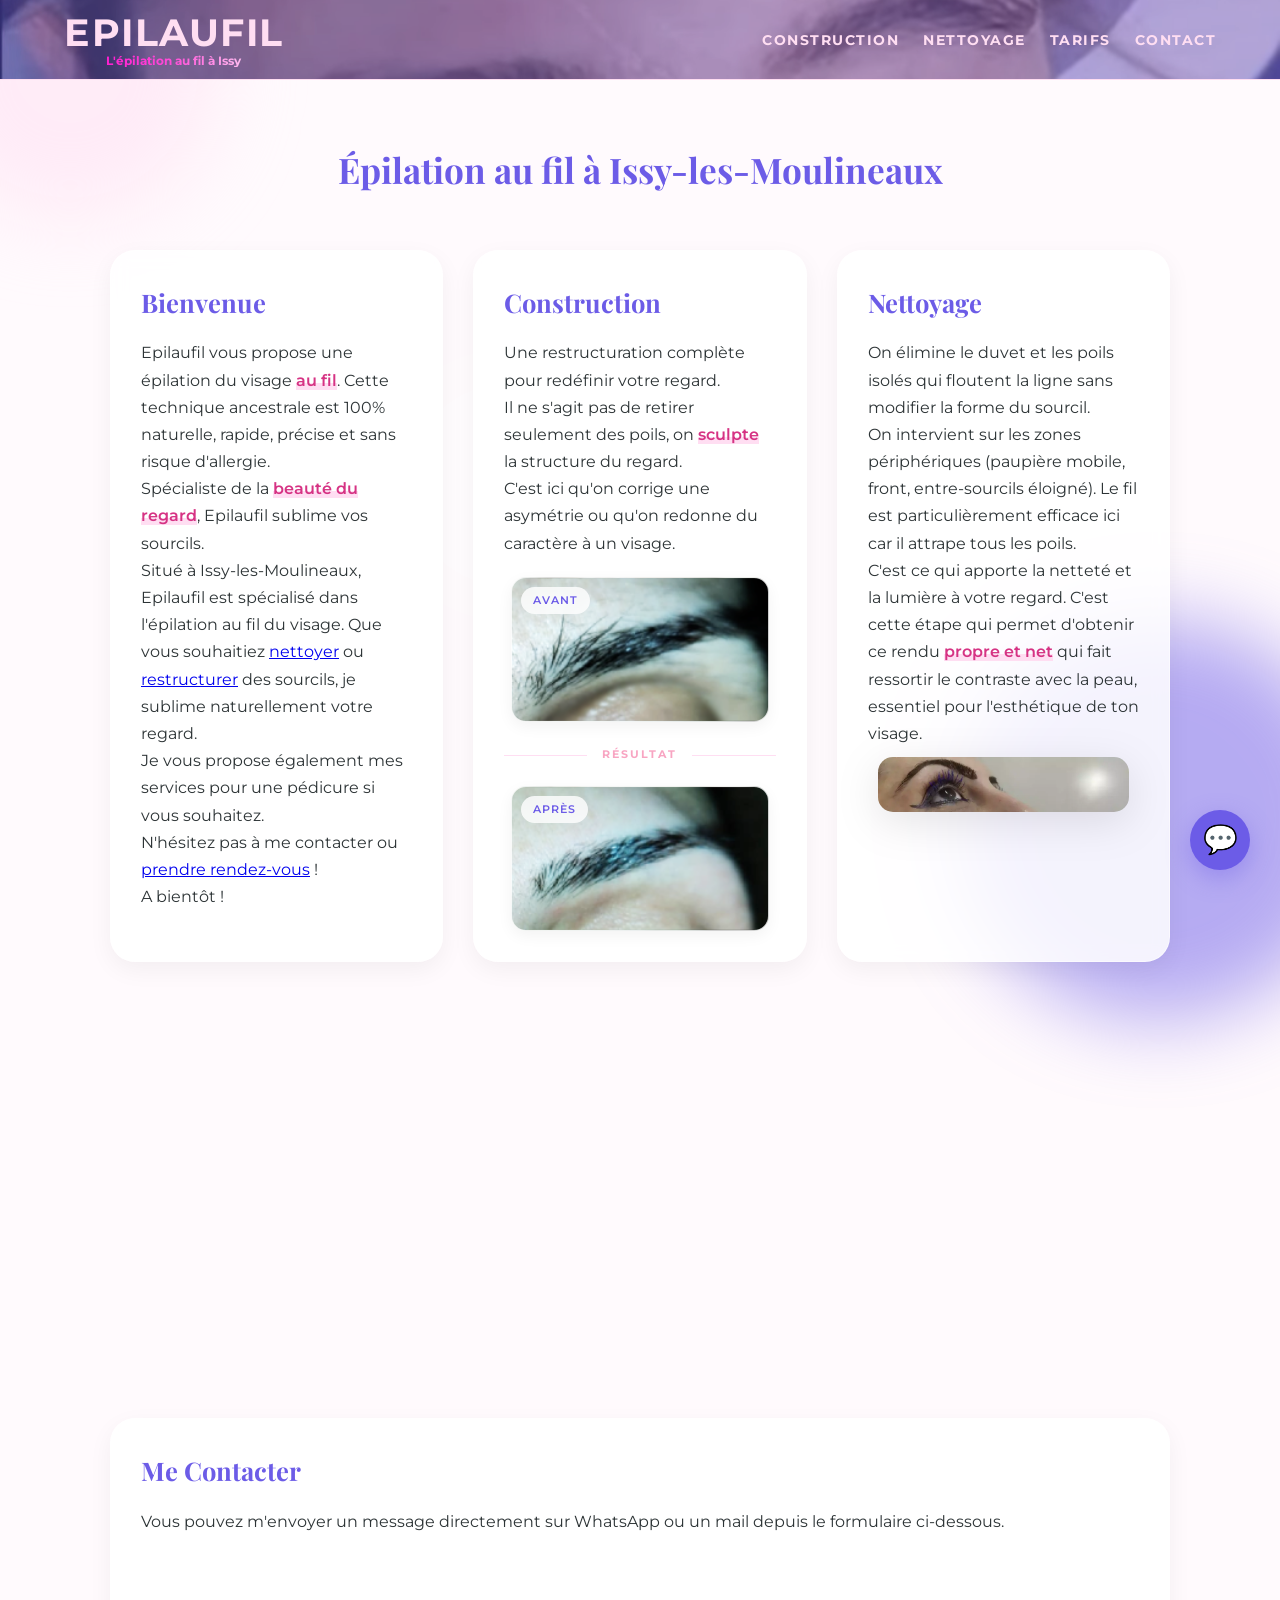
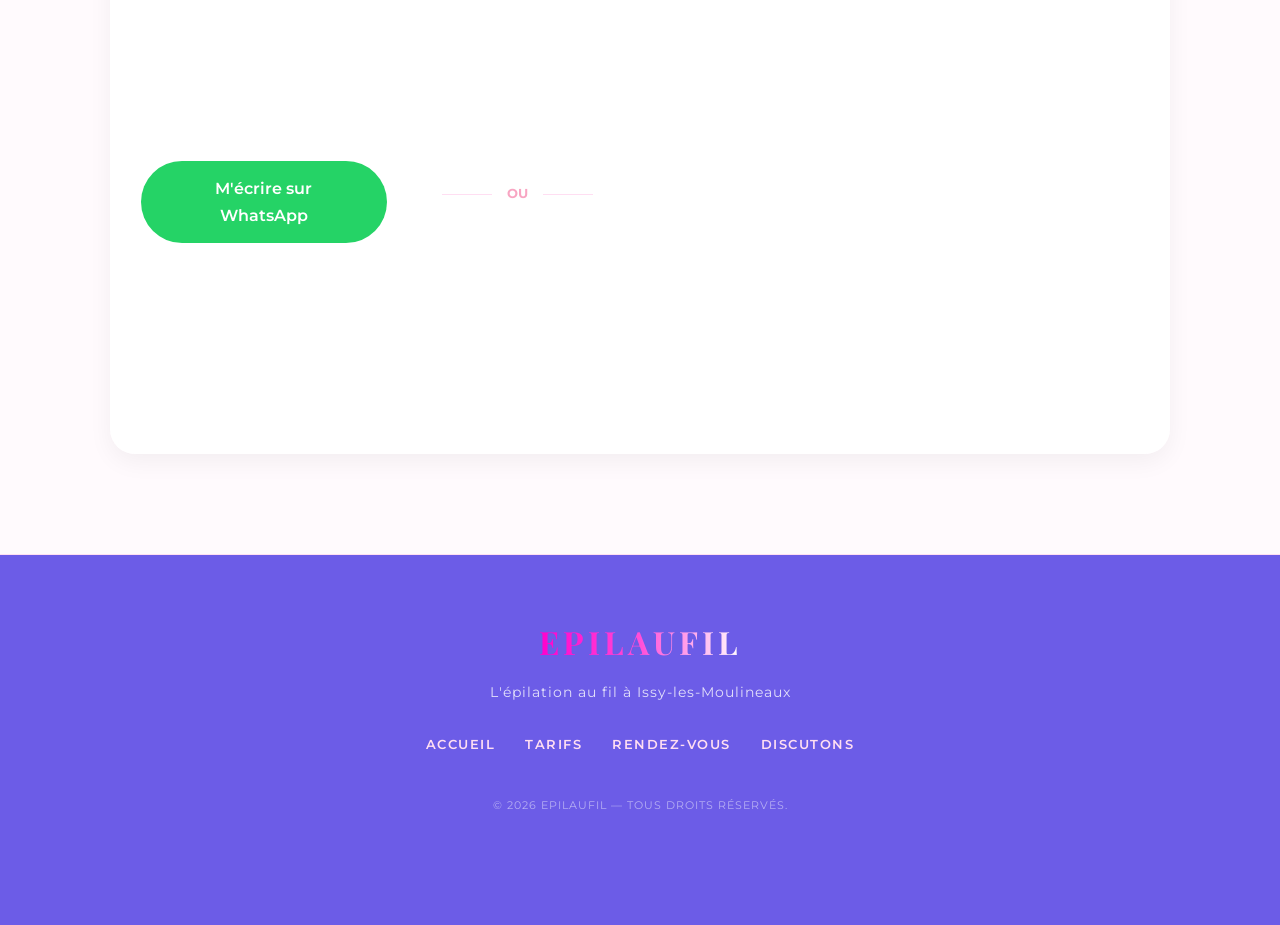
==== commit 8db98393: "Changement WA" ====
--- a/index.html
+++ b/index.html
@@ -260,17 +260,15 @@
 
 <!-- WA flottant -->
     <!-- WA BOX -->
-    <div id="wa-box">
+<div id="wa-box">
         <div id="wa-chat" style="display:none;">
             <div><br>EPILAUFIL<small>Beauté du regard à Issy</small></div>
             <div>Bonjour ! Une question sur une prestation ou besoin d'un créneau ? C'est par ici ! 🌸</div>
-            <!-- Correction syntaxe HTML de la ligne ci-dessous : onclick réintégré dans la balise d'ouverture -->
-            <a href="https://wa.me/33745903838?text=Bonjour!" target="_blank" onclick="trackWARedirect()">Discuter sur WhatsApp</a>
+            <a href="https://wa.me/33745903838?text=Bonjour!%20Pourriez-vous%20me%20renseigner%20?" target="_blank" onclick="trackWARedirect()">Discuter sur WhatsApp</a>
         </div>
         <div onclick="toggleWA()" role="button" aria-label="Ouvrir le chat WhatsApp" style="cursor: pointer;">💬</div>
     </div>
 
-<!-- --- --- --- SCRIPTS --- --- --- -->
 <script>
 function toggleWA() {
     const chatBox = document.getElementById('wa-chat');
@@ -278,6 +276,7 @@
     
     if (isHidden) {
         chatBox.style.display = 'block';
+        // Événement d'engagement Google Analytics d'origine
         gtag('event', 'contact_whatsapp_click', {
             'event_category': 'Engagement',
             'event_label': 'Ouverture Bulle WA'
@@ -288,14 +287,14 @@
     }
 }
 
-// Déclencheur du clic de conversion WhatsApp direct vers votre Google Sheet
+// Déclencheur du clic de conversion WhatsApp vers l'API interne Cloudflare
 function trackWARedirect() {
     gtag('event', 'whatsapp_conversion', {
         'event_category': 'Conversion',
         'event_label': 'Clic Lien wa.me'
     });
 
-    // Envoi de l'événement de conversion vers notre API Cloudflare
+    // Envoi de la conversion vers notre middleware (Zéro bots)
     fetch('/api/analytics', {
         method: 'POST',
         headers: { 'Content-Type': 'application/json' },
@@ -303,23 +302,23 @@
     }).catch(() => {});
 }
 
-// Événement au chargement complet de la page (Zéro bots)
+// Chargement complet de la page (Utilisateurs réels uniquement)
 document.addEventListener("DOMContentLoaded", function() {
-    // 1. Envoi du signal de visite à notre API Cloudflare interne
+    // 1. Envoi immédiat du signal de visite humaine à notre middleware
     fetch('/api/analytics', {
         method: 'POST',
         headers: { 'Content-Type': 'application/json' },
         body: JSON.stringify({ type: 'Visite', referer: document.referrer })
     }).catch(() => {});
 
-    // 2. Intersection Observer d'origine pour les briques
+    // 2. Intersection Observer d'origine pour l'apparition des briques au scroll
     const observer = new IntersectionObserver((entries) => {
         entries.forEach(entry => { if(entry.isIntersecting){ entry.target.classList.add('visible'); } });
     }, {threshold:0.1});
     document.querySelectorAll('.brique').forEach(b=>observer.observe(b));
 });
 
-// Calendly lazy load
+// Calendly lazy load d'origine
 function loadCalendly(e){
     const btn = e.currentTarget;
     if(btn.style.opacity === "0.5") return;
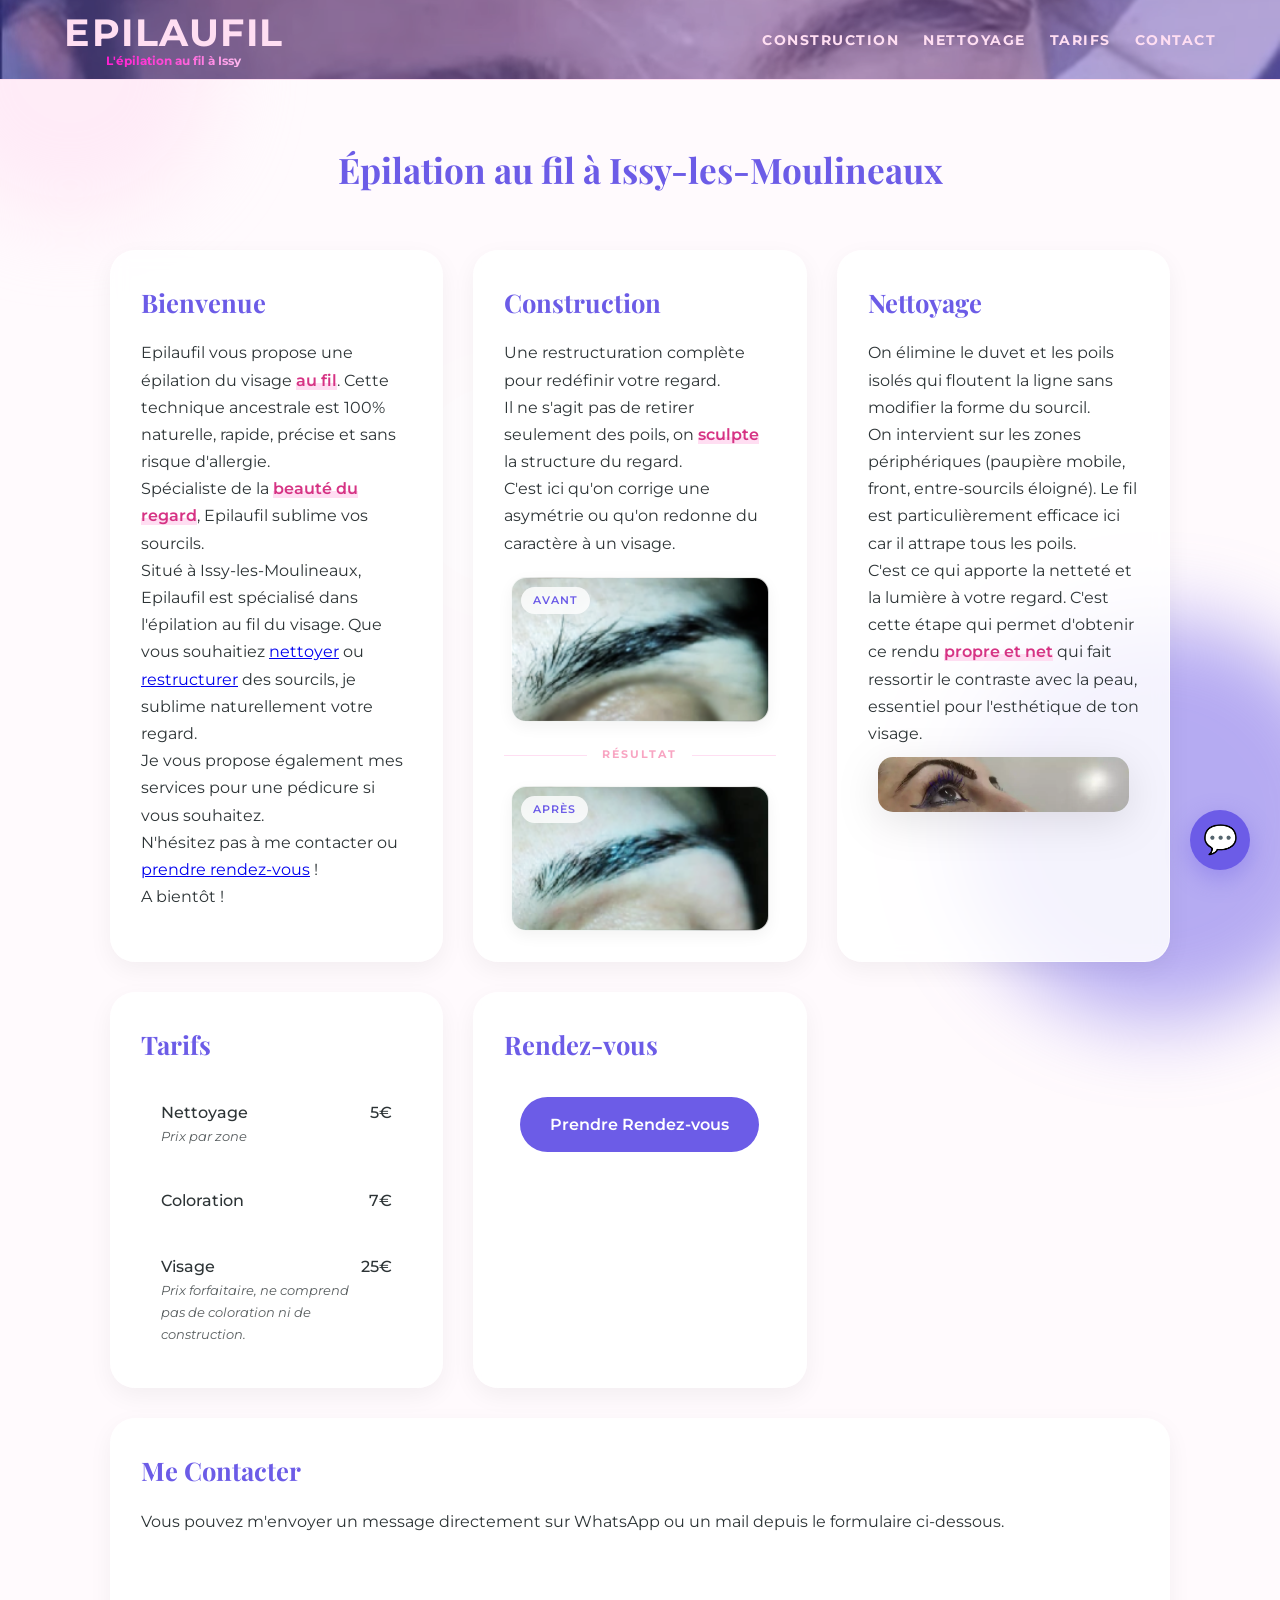
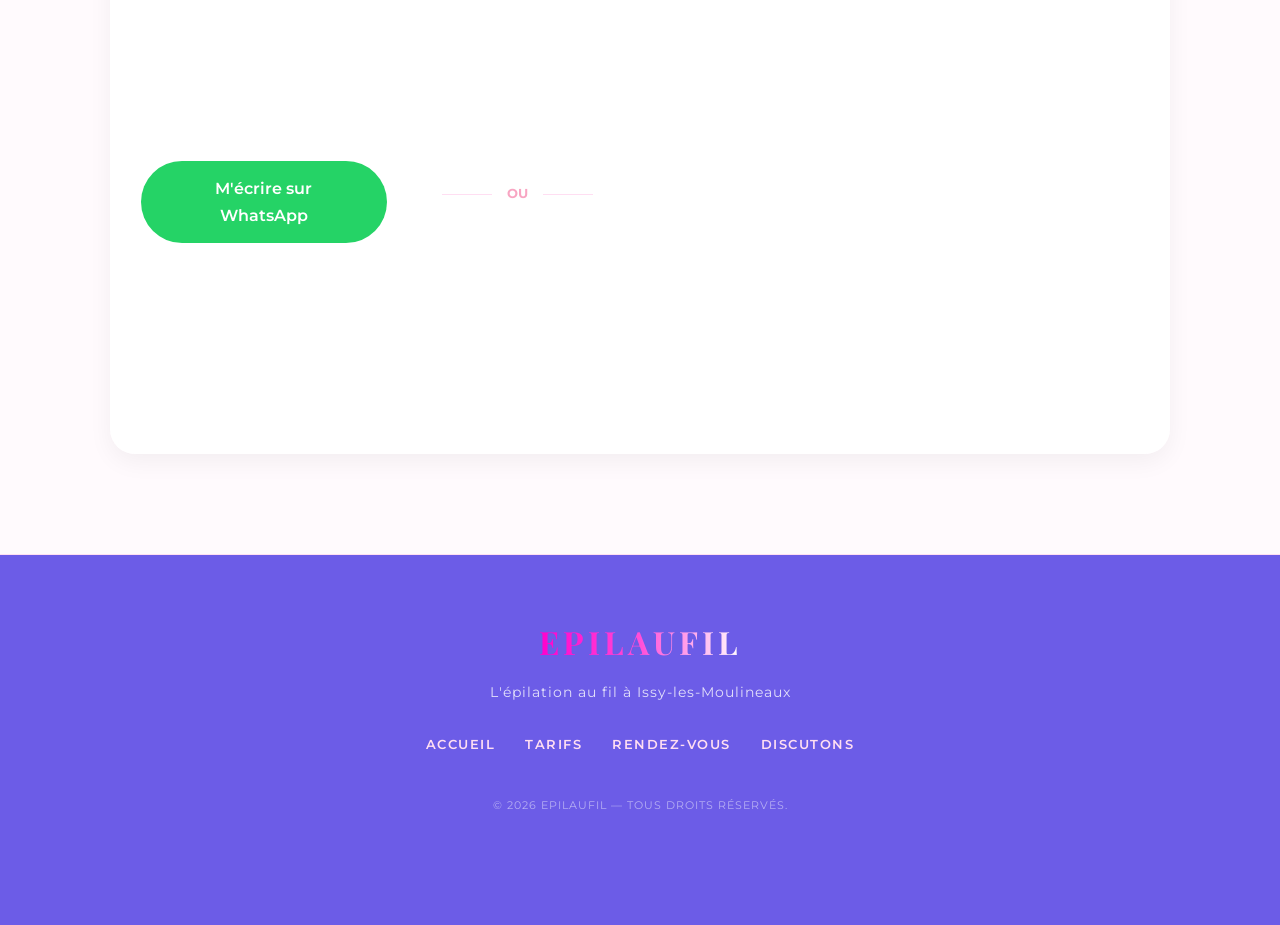
==== commit 823b7196: "MAJ URL sans www" ====
--- a/index.html
+++ b/index.html
@@ -6,10 +6,24 @@
     <title>Épilation au fil à Issy-les-Moulineaux | Sourcils & Beauté du regard | Epilaufil</title>
     <meta name="description" content="Épilation au fil à Issy-les-Moulineaux. Spécialiste des sourcils et de la beauté du regard. Technique naturelle, précise et sans produit chimique. Prenez rendez-vous chez Epilaufil.">
     <meta name="theme-color" content="#6c5ce7">
-    <meta property="og:title" content="Epilaufil | Épilation au fil à Issy-les-Moulineaux">
-    <meta property="og:description" content="Sublimez votre regard avec une technique 100% naturelle.">
-    <meta property="og:image" content="https://epilaufil.fr/img/photo-partage.jpg">
+
+    <!-- Configuration Favicon -->
+    <link rel="icon" type="image/png" href="https://epilaufil.fr/img/favIcon.webp">
+    <link rel="apple-touch-icon" href="https://epilaufil.fr/img/apple-touch-icon.webp">
+
+    <!-- Balises de partage Réseaux Sociaux (Open Graph - WhatsApp, FB, Insta) -->
+    <meta property="og:type" content="website">
     <meta property="og:url" content="https://epilaufil.fr">
+    <meta property="og:title" content="Épilation au fil à Issy-les-Moulineaux | Epilaufil">
+    <meta property="og:description" content="Technique naturelle, précise et sans produit chimique pour la beauté de votre regard. Prenez rendez-vous chez Epilaufil.">
+    <!-- Extension .jpg obligatoire ici pour la compatibilité des robots -->
+    <meta property="og:image" content="https://epilaufil.fr/img/share-banner.jpg">
+
+    <!-- Version spécifique pour Twitter/X -->
+    <meta name="twitter:card" content="summary_large_image">
+    <meta name="twitter:title" content="Epilaufil | Épilation au fil à Issy">
+    <meta name="twitter:description" content="Sublimez votre regard avec une technique 100% naturelle.">
+    <meta name="twitter:image" content="https://epilaufil.fr/img/share-banner.jpg">
     
 <!-- Google tag (gtag.js) -->    
     <script>
@@ -56,7 +70,7 @@
     "addressCountry": "FR"
   },
   "telephone": "+33745903838",
-  "url": "https:\/\/www.epilaufil.fr"
+  "url": "https:\/\/epilaufil.fr"
 }
 </script>
 
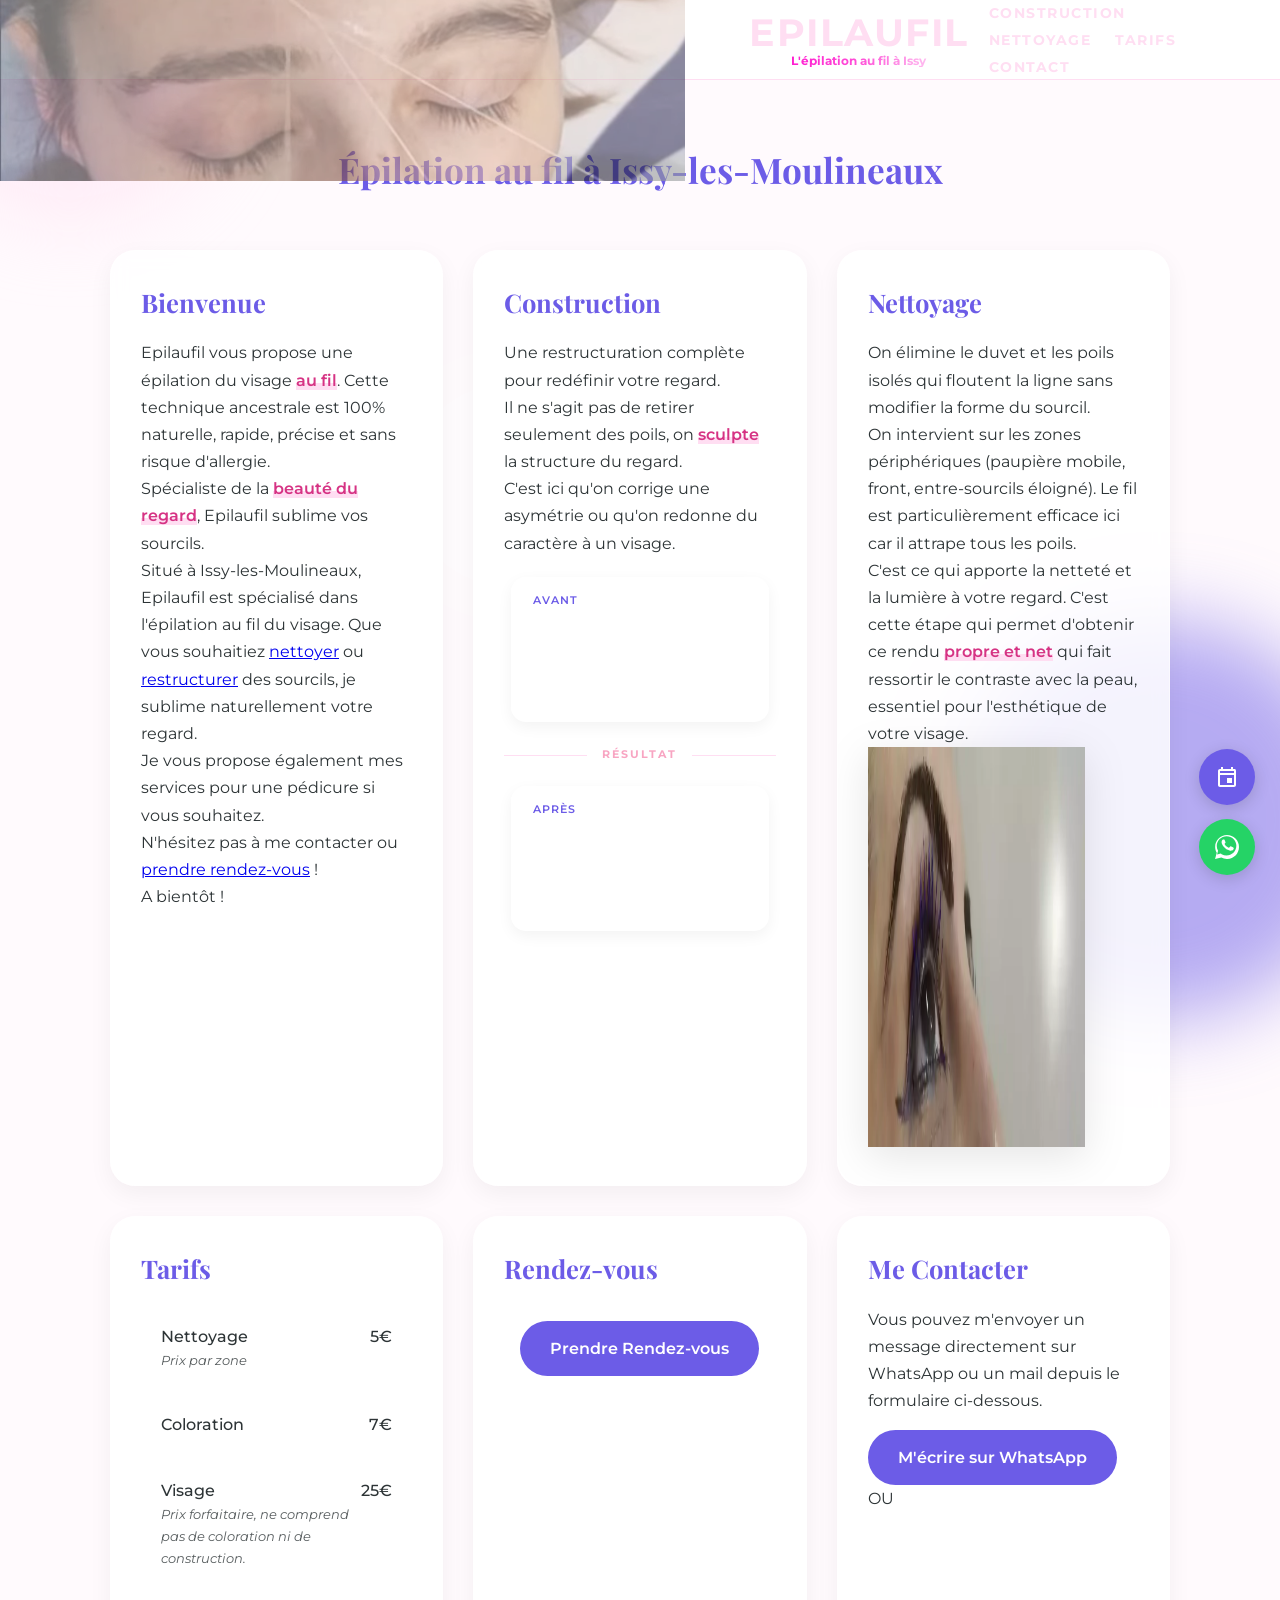
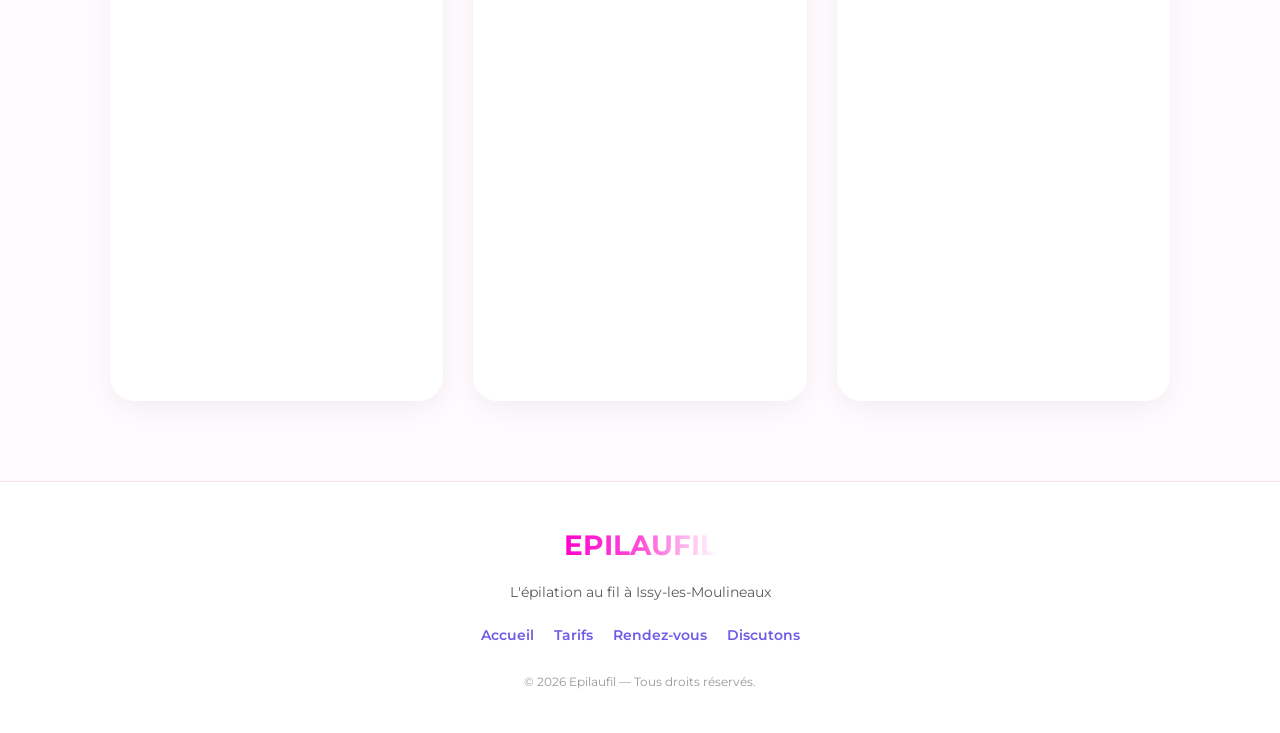
==== commit 4fcf6c1d: "MAJ boutons flottants rdv et WA" ====
--- a/index.html
+++ b/index.html
@@ -11,12 +11,11 @@
     <link rel="icon" type="image/png" href="https://epilaufil.fr/img/favIcon.webp">
     <link rel="apple-touch-icon" href="https://epilaufil.fr/img/apple-touch-icon.webp">
 
-    <!-- Balises de partage Réseaux Sociaux (Open Graph - WhatsApp, FB, Insta) -->
+    <!-- Balises de partage Réseaux Sociaux (Open Graph) -->
     <meta property="og:type" content="website">
     <meta property="og:url" content="https://epilaufil.fr">
     <meta property="og:title" content="Épilation au fil à Issy-les-Moulineaux | Epilaufil">
     <meta property="og:description" content="Technique naturelle, précise et sans produit chimique pour la beauté de votre regard. Prenez rendez-vous chez Epilaufil.">
-    <!-- Extension .jpg obligatoire ici pour la compatibilité des robots -->
     <meta property="og:image" content="https://epilaufil.fr/img/share-banner.jpg">
 
     <!-- Version spécifique pour Twitter/X -->
@@ -25,13 +24,10 @@
     <meta name="twitter:description" content="Sublimez votre regard avec une technique 100% naturelle.">
     <meta name="twitter:image" content="https://epilaufil.fr/img/share-banner.jpg">
     
-<!-- Google tag (gtag.js) -->    
+    <!-- Google tag (gtag.js) -->    
     <script>
-    // Initialisation du Consent Mode par défaut
       window.dataLayer = window.dataLayer || [];
       function gtag(){dataLayer.push(arguments);}
-
-      // On refuse par défaut la pub, on autorise uniquement les stats anonymes
       gtag('consent', 'default', {
         'ad_storage': 'denied',
         'ad_user_data': 'denied',
@@ -39,41 +35,35 @@
         'analytics_storage': 'granted'
       });
     </script>
-
     <script async src="https://www.googletagmanager.com/gtag/js?id=G-9XCE4NT8K8"></script>
     <script>
       gtag('js', new Date());
       gtag('config', 'G-9XCE4NT8K8');
     </script>
 
-<!-- Google Fonts optimisés -->
+    <!-- Google Fonts -->
     <link rel="preconnect" href="https://fonts.googleapis.com">
     <link rel="preconnect" href="https://fonts.gstatic.com" crossorigin>
     <link href="https://fonts.googleapis.com/css2?family=Montserrat:wght@300;400;600&family=Playfair+Display:ital,wght@0,600;1,600&display=swap" rel="stylesheet">
 
-<!-- Favicon -->
-    <link rel="icon" type="image/webp" href="img/favIcon.webp">
-    <link rel="apple-touch-icon" sizes="180x180" href="img/apple-touch-icon.png">
-
-<!-- CSS externe -->
+    <!-- CSS externe -->
     <link rel="stylesheet" href="css/style.css">
     
-<!-- JSON-LD SEO local -->
-<script type="application/ld+json">
-{
-  "@context": "https:\/\/schema.org",
-  "@type": "BeautySalon",
-  "name": "Epilaufil",
-  "address": {
-    "@type": "PostalAddress",
-    "addressLocality": "Issy-les-Moulineaux",
-    "addressCountry": "FR"
-  },
-  "telephone": "+33745903838",
-  "url": "https:\/\/epilaufil.fr"
-}
-</script>
-
+    <!-- JSON-LD SEO local -->
+    <script type="application/ld+json">
+    {
+      "@context": "https://schema.org",
+      "@type": "BeautySalon",
+      "name": "Epilaufil",
+      "address": {
+        "@type": "PostalAddress",
+        "addressLocality": "Issy-les-Moulineaux",
+        "addressCountry": "FR"
+      },
+      "telephone": "+33745903838",
+      "url": "https://epilaufil.fr"
+    }
+    </script>
 </head>
 
 <body>
@@ -99,158 +89,120 @@
   </div>
 </header>
 
-<!-- Background blobs -->
-    <div class="glass-bg">
-        <div class="blob pink"></div>
-        <div class="blob purple"></div>
-        <div class="blob light"></div>
-    </div>
-
-   <!--  <nav>
-        <a href="#" class="logo">EPILAUFIL</a>
-        <div class="nav-links">
-            <a href="#expert">Expertise</a>
-            <a href="#tarifs">Tarifs</a>
-            <a href="#rdv">RDV</a>
-        </div>
-    </nav> -->
-
-    <div class="container">
-        <h1>Épilation au fil à Issy-les-Moulineaux</h1>
-
-        <section id="accueil" class="brique">
-            <h2>Bienvenue</h2>
-            <p>Epilaufil vous propose une épilation du visage <span class="highlight">au fil</span>. Cette technique ancestrale est 100% naturelle, rapide, précise et sans risque d'allergie.</p>
-            <p>Spécialiste de la <span class="highlight">beauté du regard</span>, Epilaufil sublime vos sourcils.</p>
-            <p>Situé à Issy-les-Moulineaux, Epilaufil est spécialisé dans l'épilation au fil du visage. Que vous souhaitiez <a href="#nettoyage">nettoyer</a> ou <a href="#transformation">restructurer</a> des sourcils, je sublime naturellement votre regard.</p>
-            <p>Je vous propose également mes services pour une pédicure si vous souhaitez.</p>
-            <p>N'hésitez pas à me contacter ou <a href="#rdv">prendre rendez-vous</a> !</p>
-            <p>A bientôt !</p>
-
-        </section>
- <!-- ============================================ EXPERTISE ============================================ -->
-<!--        <section id="expert" class="brique">
-            <h2>Pourquoi le fil ?</h2>
-            <ul>
-                <li><strong>Précision :</strong> Une ligne parfaite.</li>
-                <li><strong>Naturel :</strong> Aucun produit chimique.</li>
-                
-            </ul>
-        </section> -->
-<!-- ============================================ TRANSFORMATION ============================================ -->
-        <section id="transformation" class="brique">
-            <h2>Construction</h2>
-            <p>Une restructuration complète pour redéfinir votre regard.
-            <p>Il ne s'agit pas de retirer seulement des poils, on <span class="highlight">sculpte</span> la structure du regard.</p>
-            <p>C'est ici qu'on corrige une asymétrie ou qu'on redonne du caractère à un visage.</p>
-            
-            <div class="galerie-avant-apres">
-                <div class="cadre-photo">
-                    <span class="badge">Avant</span>
-                    <div class="photo-large avant"></div>
+<!-- Background blobs vaporeux -->
+<div class="glass-bg">
+    <div class="blob pink"></div>
+    <div class="blob purple"></div>
+    <div class="blob light"></div>
+</div>
+
+<div class="container">
+    <h1>Épilation au fil à Issy-les-Moulineaux</h1>
+
+    <section id="accueil" class="brique">
+        <h2>Bienvenue</h2>
+        <p>Epilaufil vous propose une épilation du visage <span class="highlight">au fil</span>. Cette technique ancestrale est 100% naturelle, rapide, précise et sans risque d'allergie.</p>
+        <p>Spécialiste de la <span class="highlight">beauté du regard</span>, Epilaufil sublime vos sourcils.</p>
+        <p>Situé à Issy-les-Moulineaux, Epilaufil est spécialisé dans l'épilation au fil du visage. Que vous souhaitiez <a href="#nettoyage">nettoyer</a> ou <a href="#transformation">restructurer</a> des sourcils, je sublime naturellement votre regard.</p>
+        <p>Je vous propose également mes services pour une pédicure si vous souhaitez.</p>
+        <p>N'hésitez pas à me contacter ou <a href="#rdv">prendre rendez-vous</a> !</p>
+        <p>A bientôt !</p>
+    </section>
+
+    <section id="transformation" class="brique">
+        <h2>Construction</h2>
+        <p>Une restructuration complète pour redéfinir votre regard.</p>
+        <p>Il ne s'agit pas de retirer seulement des poils, on <span class="highlight">sculpte</span> la structure du regard.</p>
+        <p>C'est ici qu'on corrige une asymétrie ou qu'on redonne du caractère à un visage.</p>
+        
+        <div class="galerie-avant-apres">
+            <div class="cadre-photo">
+                <span class="badge">Avant</span>
+                <div class="photo-large avant"></div>
+            </div>
+
+            <div class="separateur-chic">
+                <span>RÉSULTAT</span>
+            </div>
+
+            <div class="cadre-photo">
+                <span class="badge">Après</span>
+                <div class="photo-large apres"></div>
+            </div>
+        </div>
+    </section>
+
+    <section id="nettoyage" class="brique">
+        <h2>Nettoyage</h2>
+        <p>On élimine le duvet et les poils isolés qui floutent la ligne sans modifier la forme du sourcil.</p>
+        <p>On intervient sur les zones périphériques (paupière mobile, front, entre-sourcils éloigné). Le fil est particulièrement efficace ici car il attrape tous les poils.</p>
+        <p>C'est ce qui apporte la netteté et la lumière à votre regard. C'est cette étape qui permet d'obtenir ce rendu <span class="highlight">propre et net</span> qui fait ressortir le contraste avec la peau, essentiel pour l'esthétique de votre visage.</p>
+        <div class="image-wrapper">
+            <img src="img/APRES2.webp" alt="Résultat nettoyage épilation au fil des sourcils chez Epilaufil à Issy" class="image-transparent" loading="lazy" width="600" height="400">
+        </div>
+    </section>
+
+    <section id="tarifs" class="brique">
+        <h2>Tarifs</h2>
+        <div class="tarif-list">
+            <div class="tarif-item">
+                <div>
+                    <span>Nettoyage</span>
+                    <p class="tarif-description">Prix par zone</p>
                 </div>
-
-                <div class="separateur-chic">
-                    <span>RÉSULTAT</span>
-                </div>
-
-                <div class="cadre-photo">
-                    <span class="badge">Après</span>
-                    <div class="photo-large apres"></div>
-                </div>
-            </div>
-        </section>
-
-        <section id="nettoyage" class="brique">
-            <h2>Nettoyage</h2>
-            <p>On élimine le duvet et les poils isolés qui floutent la ligne sans modifier la forme du sourcil.</p>
-            <p>On intervient sur les zones périphériques (paupière mobile, front, entre-sourcils éloigné). Le fil est particulièrement efficace ici car il attrape tous les poils.</p>
-            <p>C'est ce qui apporte la netteté et la lumière à votre regard. C'est cette étape qui permet d'obtenir ce rendu  <span class="highlight">propre et net</span> qui fait ressortir le contraste avec la peau, essentiel pour l'esthétique de ton visage.</p>
-            <div class="image-wrapper">
-                <img src="img/APRES2.webp" alt="Résultat nettoyage épilation au fil des sourcils chez Epilaufil à Issy" class="image-transparent" loading="lazy" width="600" height="400">
-            </div>
-        </section>
-
-<!-- ============================================ TARIFS ============================================ -->
-        <section id="tarifs" class="brique">
-            <h2>Tarifs</h2>
-
-            <div class="tarif-list">
-                <div class="tarif-item">
-                <div><span>Nettoyage</span>
-                        <p class="tarif-description">Prix par zone</p>
-                    </div>
-                    <span>5€</span>
-                </div>
-
-                <div class="tarif-item">
+                <span>5€</span>
+            </div>
+
+            <div class="tarif-item">
                 <span>Coloration</span>
                 <span>7€</span>
+            </div>
+
+            <div class="tarif-item">
+                <div>
+                    <span>Visage</span>
+                    <p class="tarif-description">Prix forfaitaire, ne comprend pas de coloration ni de construction.</p>
                 </div>
-
-                <div class="tarif-item">
-                <div><span>Visage</span>
-                     <p class="tarif-description">Prix forfaitaire, ne comprend pas de coloration ni de construction.</p>
-                    </div>
                 <span>25€</span>
-                </div>
-
-  
-
-         
-            </div>
-        </section>
-
-       
-  <!-- ============================================ RDV ============================================ -->
-  <section id="rdv" class="brique">
-    <h2>Rendez-vous</h2>
-    <div style="text-align:center;">
-      <a href="javascript:void(0);" onclick="loadCalendly(event)" class="cta-button">Prendre Rendez-vous</a>
-    </div>
-  </section>
-
-  <!-- =============================== CONTACT ================================= -->
-<section id="contact" class="brique brique-large">
-    <h2>Me Contacter</h2>
-    <p>Vous pouvez m'envoyer un message directement sur WhatsApp ou un mail depuis le formulaire ci-dessous.</p>
-    
-    <div class="contact-wrapper">
-        <div class="contact-action-box">
-            <a href="javascript:void(0);" onclick="toggleWA()" class="cta-button wa-btn">
-        M'écrire sur WhatsApp
-            </a>
-            
-            
-            
-            
-            <!-- <a href="https://wa.me/33745903838?text=Bonjour%20Epilaufil..." class="cta-button wa-btn">
-                M'écrire sur WhatsApp
-            </a> -->
-        </div>
-
-        <div class="separateur-vertical">OU</div>
-
-        <div class="tally-wrapper">
-            <iframe 
-                data-tally-src="https://tally.so/embed/ZjYoGv?alignLeft=1&hideTitle=1&transparentBackground=1&dynamicHeight=1" 
-                loading="lazy" 
-                width="100%" 
-                height="450" 
-                frameborder="0" 
-                title="Contact Epilaufil">
-            </iframe>
-        </div>
-    </div>
-</section>
-
-
+            </div>
+        </div>
+    </section>
+
+    <section id="rdv" class="brique">
+        <h2>Rendez-vous</h2>
+        <div style="text-align:center;">
+          <a href="javascript:void(0);" onclick="loadCalendly(event)" class="cta-button">Prendre Rendez-vous</a>
+        </div>
+    </section>
+
+    <section id="contact" class="brique brique-large">
+        <h2>Me Contacter</h2>
+        <p>Vous pouvez m'envoyer un message directement sur WhatsApp ou un mail depuis le formulaire ci-dessous.</p>
+        
+        <div class="contact-wrapper">
+            <div class="contact-action-box">
+                <a href="javascript:void(0);" onclick="toggleWA()" class="cta-button wa-btn">
+                    M'écrire sur WhatsApp
+                </a>
+            </div>
+
+            <div class="separateur-vertical">OU</div>
+
+            <div class="tally-wrapper">
+                <iframe 
+                    data-tally-src="https://tally.so/embed/ZjYoGv?alignLeft=1&hideTitle=1&transparentBackground=1&dynamicHeight=1" 
+                    loading="lazy" 
+                    width="100%" 
+                    height="450" 
+                    frameborder="0" 
+                    title="Contact Epilaufil">
+                </iframe>
+            </div>
+        </div>
+    </section>
+</div>
 
 <script async src="https://tally.so/widgets/embed.js"></script>
-
-            </div>
-        </section>
-    </div>
 
 <footer class="site-footer">
     <div class="footer-content">
@@ -272,16 +224,26 @@
     </div>
 </footer>
 
-<!-- WA flottant -->
-    <!-- WA BOX -->
-<div id="wa-box">
-        <div id="wa-chat" style="display:none;">
-            <div><br>EPILAUFIL<small>Beauté du regard à Issy</small></div>
-            <div>Bonjour ! Une question sur une prestation ou besoin d'un créneau ? C'est par ici ! 🌸</div>
-            <a href="https://wa.me/33745903838?text=Bonjour!%20Pourriez-vous%20me%20renseigner%20?" target="_blank" onclick="trackWARedirect()">Discuter sur WhatsApp</a>
-        </div>
-        <div onclick="toggleWA()" role="button" aria-label="Ouvrir le chat WhatsApp" style="cursor: pointer;">💬</div>
+<!-- Boutons Flottants Doubles Action (WhatsApp + Calendly) -->
+<div id="fixed-action-container">
+    <div id="wa-chat" style="display:none;">
+        <div class="wa-chat-header">EPILAUFIL<small>Beauté du regard à Issy</small></div>
+        <div class="wa-chat-body">Bonjour ! Une question sur une prestation ou besoin d'un créneau ? C'est par ici ! 🌸</div>
+        <a href="https://wa.me/33745903838?text=Bonjour!%20Pourriez-vous%20me%20renseigner%20?" target="_blank" onclick="trackWARedirect()">Discuter sur WhatsApp</a>
     </div>
+
+    <button class="fab-btn fab-calendar" onclick="loadCalendly(event)" aria-label="Prendre rendez-vous directement via Calendly">
+        <svg viewBox="0 0 24 24" width="24" height="24" fill="currentColor">
+            <path d="M19 4h-1V2h-2v2H8V2H6v2H5c-1.11 0-1.99.9-1.99 2L3 20c0 1.1.89 2 2 2h14c1.1 0 2-.9 2-2V6c0-2-1.1-2-2-2zm0 16H5V10h14v10zm0-12H5V6h14v2zm-7 5h5v5h-5z"/>
+        </svg>
+    </button>
+
+    <button class="fab-btn fab-whatsapp" onclick="toggleWA()" aria-label="Ouvrir le chat d'assistance WhatsApp">
+        <svg viewBox="0 0 24 24" width="24" height="24" fill="currentColor">
+            <path d="M.057 24l1.687-6.163c-1.041-1.804-1.588-3.849-1.587-5.946C.06 5.348 5.397.01 12.008.01c3.202.001 6.212 1.246 8.477 3.513 2.266 2.268 3.507 5.28 3.505 8.484-.004 6.657-5.34 11.997-11.953 11.997-2.005-.001-3.973-.502-5.713-1.457L0 24zm6.59-4.846c1.6.95 3.188 1.449 4.825 1.451 5.436 0 9.86-4.37 9.864-9.742.002-2.596-1.006-5.036-2.842-6.876C16.657 2.15 14.22 1.144 11.63 1.144c-5.442 0-9.866 4.372-9.87 9.749-.001 1.74.458 3.44 1.33 4.948l-1.005 3.674 3.75-.977zm11.233-6.903c-.294-.145-1.736-.845-2.003-.94-.266-.097-.46-.145-.653.145-.193.29-.747.94-.916 1.134-.168.193-.337.217-.63.072-.295-.145-1.243-.453-2.368-1.444-.875-.773-1.466-1.728-1.638-2.018-.172-.29-.018-.447.127-.591.13-.13.295-.337.442-.507.147-.17.195-.29.293-.483.097-.193.048-.36-.024-.507-.072-.145-.653-1.547-.894-2.127-.235-.565-.475-.489-.653-.498-.17-.008-.364-.01-.559-.01-.195 0-.514.072-.783.362-.27.29-1.028 1.015-1.028 2.475 0 1.46 1.074 2.872 1.22 3.067.148.193 2.115 3.195 5.118 4.475.715.305 1.272.488 1.708.625.718.225 1.372.193 1.89.117.577-.085 1.736-.7 1.98-1.374.243-.675.243-1.255.17-1.374-.073-.118-.266-.192-.56-.34z"/>
+        </svg>
+    </button>
+</div>
 
 <script>
 function toggleWA() {
@@ -290,25 +252,23 @@
     
     if (isHidden) {
         chatBox.style.display = 'block';
-        // Événement d'engagement Google Analytics d'origine
         gtag('event', 'contact_whatsapp_click', {
             'event_category': 'Engagement',
             'event_label': 'Ouverture Bulle WA'
         });
-        document.getElementById('wa-box').scrollIntoView({ behavior: 'smooth', block: 'end' });
+        // Correction ici : On cible le container existant au lieu de l'ancienne box supprimée
+        document.getElementById('fixed-action-container').scrollIntoView({ behavior: 'smooth', block: 'end' });
     } else {
         chatBox.style.display = 'none';
     }
 }
 
-// Déclencheur du clic de conversion WhatsApp vers l'API interne Cloudflare
 function trackWARedirect() {
     gtag('event', 'whatsapp_conversion', {
         'event_category': 'Conversion',
         'event_label': 'Clic Lien wa.me'
     });
 
-    // Envoi de la conversion vers notre middleware (Zéro bots)
     fetch('/api/analytics', {
         method: 'POST',
         headers: { 'Content-Type': 'application/json' },
@@ -316,23 +276,19 @@
     }).catch(() => {});
 }
 
-// Chargement complet de la page (Utilisateurs réels uniquement)
 document.addEventListener("DOMContentLoaded", function() {
-    // 1. Envoi immédiat du signal de visite humaine à notre middleware
     fetch('/api/analytics', {
         method: 'POST',
         headers: { 'Content-Type': 'application/json' },
         body: JSON.stringify({ type: 'Visite', referer: document.referrer })
     }).catch(() => {});
 
-    // 2. Intersection Observer d'origine pour l'apparition des briques au scroll
     const observer = new IntersectionObserver((entries) => {
         entries.forEach(entry => { if(entry.isIntersecting){ entry.target.classList.add('visible'); } });
     }, {threshold:0.1});
     document.querySelectorAll('.brique').forEach(b=>observer.observe(b));
 });
 
-// Calendly lazy load d'origine
 function loadCalendly(e){
     const btn = e.currentTarget;
     if(btn.style.opacity === "0.5") return;
--- a/css/style.css
+++ b/css/style.css
@@ -12,16 +12,8 @@
 
 /* --- RESET ET BASE --- */
 * { box-sizing: border-box; margin:0; padding:0; }
-html { 
-    scroll-behavior: smooth; 
-    font-family: 'Montserrat', -apple-system, BlinkMacSystemFont, sans-serif; 
-    scroll-padding-top: 90px;
-}
-body { background-color:#fffafd; 
-    color: var(--dark); 
-    line-height:1.7; 
-    overflow-x:hidden; 
-}
+html { scroll-behavior: smooth; font-family:'Montserrat', sans-serif; }
+body { background-color:#fffafd; color: var(--dark); line-height:1.7; overflow-x:hidden; }
 
 /* --- NAVBAR --- */
 .navbar {
@@ -29,13 +21,6 @@
     background: var(--white);
     border-bottom:1px solid var(--rose-bonbon);
     display:flex; align-items:center;
-}
-.video-bg-container {
-  position:absolute;
-  top:0; left:0; width:100%; height:100%;
-  z-index:1; /* derrière le contenu */
-  overflow:hidden;
-  background: var(--violet); /* couleur de secours si la vidéo ne charge pas */
 }
 .nav-video { width:100%; height:100%; object-fit:cover; opacity:0.6; }
 .nav-content { position:relative; z-index:10; width:100%; padding:0 5%; display:flex; justify-content:space-between; align-items:center; }
@@ -110,10 +95,6 @@
 .cadre-photo { width:95%; position:relative; }
 .photo-large { width:100%; aspect-ratio:16/9; border-radius:15px; background-size:cover; background-position:center; box-shadow:0 5px 15px rgba(0,0,0,0.05); border:1px solid rgba(255,255,255,0.8); transition:transform 0.3s ease; }
 .photo-large:hover { transform:scale(1.02); }
-
-.avant { background-image: url('../img/BandeReconstructAvant.webp'); }
-.apres { background-image: url('../img/BandeReconstructApres.webp'); }
-
 .badge { position:absolute; top:10px; left:10px; background:rgba(255,255,255,0.8); backdrop-filter:blur(4px); padding:4px 12px; border-radius:20px; font-size:0.7rem; font-weight:600; color:var(--violet); z-index:5; text-transform:uppercase; letter-spacing:1px; }
 .separateur-chic { width:100%; text-align:center; border-bottom:1px solid var(--rose-bonbon); line-height:0.1em; margin:10px 0; }
 .separateur-chic span { background:#fff; padding:0 15px; color:var(--rose-fonce); font-size:0.7rem; font-weight:bold; letter-spacing:2px; }
@@ -134,14 +115,7 @@
 .tarif-description { font-size:0.8rem; font-weight:400; font-style:italic; opacity:0.8; margin:0; }
 
 /* --- IMAGES --- */
-.image-wrapper {
-    display: flex;
-    justify-content: center; /* Centre horizontalement */
-    align-items: center;     /* Centre verticalement si besoin */
-    width: 100%;
-    padding: 10px;
-}
-.image-transparent { max-width:100%; filter:drop-shadow(0 10px 20px rgba(0,0,0,0.1)); transition:transform 0.3s ease;height: auto;display: block;border-radius: 15px;object-fit: contain; }
+.image-transparent { max-width:80%; filter:drop-shadow(0 10px 20px rgba(0,0,0,0.1)); transition:transform 0.3s ease; }
 .image-transparent:hover { transform:scale(1.03); }
 
 /* --- ANIMATION DE TEXTE --- */
@@ -153,6 +127,108 @@
 }
 @keyframes shineText { 0%{background-position:0% center}100%{background-position:200% center} }
 
+/* --- FOOTER DE SITE --- */
+.site-footer {
+    background: var(--white);
+    border-top: 1px solid var(--rose-bonbon);
+    padding: 40px 20px;
+    text-align: center;
+    margin-top: 60px;
+    position: relative;
+    z-index: 10;
+}
+.footer-content {
+    max-width: 600px;
+    margin: 0 auto;
+}
+.footer-logo { margin-bottom: 10px; }
+.site-footer p { font-size: 0.9rem; color: var(--dark); opacity: 0.8; margin-bottom: 20px; }
+.footer-links { display: flex; justify-content: center; gap: 20px; margin-bottom: 25px; wrap: flex-wrap; }
+.footer-links a { text-decoration: none; color: var(--violet); font-size: 0.85rem; font-weight: 600; transition: color 0.2s; }
+.footer-links a:hover { color: var(--rose-fonce); }
+.footer-copyright { font-size: 0.75rem; color: var(--dark); opacity: 0.5; }
+
+/* --- ACTIONS FLOTTANTES SYSTEM (FAB) --- */
+#fixed-action-container {
+    position: fixed;
+    bottom: 25px;
+    right: 25px;
+    display: flex;
+    flex-direction: column;
+    gap: 14px;
+    z-index: 9999;
+    align-items: flex-end;
+}
+
+.fab-btn {
+    width: 56px;
+    height: 56px;
+    border-radius: 50%;
+    border: none;
+    cursor: pointer;
+    display: flex;
+    align-items: center;
+    justify-content: center;
+    color: #ffffff;
+    box-shadow: 0 4px 16px rgba(0, 0, 0, 0.15);
+    transition: transform 0.3s cubic-bezier(0.175, 0.885, 0.32, 1.275), box-shadow 0.3s ease;
+}
+
+.fab-btn:hover {
+    transform: translateY(-4px) scale(1.05);
+    box-shadow: 0 8px 24px rgba(0, 0, 0, 0.25);
+}
+
+.fab-calendar { background-color: var(--violet); }
+.fab-whatsapp { background-color: #25D366; }
+
+/* --- FENÊTRE CONTEXTUELLE WHATSAPP --- */
+#wa-chat {
+    position: absolute;
+    bottom: 140px;
+    right: 0;
+    width: 280px;
+    background: rgba(255, 255, 255, 0.85);
+    backdrop-filter: blur(10px);
+    -webkit-backdrop-filter: blur(10px);
+    border: 1px solid rgba(255, 255, 255, 0.25);
+    border-radius: 16px;
+    box-shadow: 0 8px 32px 0 rgba(31, 38, 135, 0.15);
+    padding: 16px;
+    font-family: 'Montserrat', sans-serif;
+    animation: fadeIn 0.3s ease forwards;
+}
+
+.wa-chat-header {
+    font-weight: 600;
+    color: #333;
+    font-size: 14px;
+    border-bottom: 1px solid rgba(0, 0, 0, 0.05);
+    padding-bottom: 6px;
+    margin-bottom: 8px;
+}
+.wa-chat-header small { display: block; font-weight: 300; color: #666; font-size: 11px; }
+.wa-chat-body { font-size: 13px; color: #444; line-height: 1.4; margin-bottom: 12px; }
+
+#wa-chat a {
+    display: block;
+    text-align: center;
+    background-color: #25D366;
+    color: white;
+    text-decoration: none;
+    padding: 8px;
+    border-radius: 8px;
+    font-size: 13px;
+    font-weight: 600;
+    transition: background 0.2s;
+}
+#wa-chat a:hover { background-color: #20ba5a; }
+
+@keyframes fadeIn {
+    from { opacity: 0; transform: translateY(10px); }
+    to { opacity: 1; transform: translateY(0); }
+}
+
 /* --- RESPONSIVE --- */
 @media (max-width:768px){
     .nav-links{display:none;}
@@ -160,227 +236,7 @@
     .blob{display:none;}
 }
 
-/* --- PREFERS REDUCED MOTION --- */
+/* --- ACCESSIBILITÉ / RÉDUCTION MOUVEMENT --- */
 @media (prefers-reduced-motion: reduce){
     * { animation:none !important; transition:none !important; }
-}
-
-/* --- WA BOX ---*/
- /* --- Conteneur en bas à droite ---*/
-#wa-box {
-    position: fixed;
-    bottom: 30px;
-    right: 30px;
-    z-index: 9999;
-    font-family: 'Montserrat', sans-serif;
-    display: flex;
-    flex-direction: column;
-    align-items: flex-end;
-}
- /* --- Fenetre qui souvre ---*/
- #wa-chat {
-    width: 280px;
-    background: rgba(255, 255, 255, 0.8);
-    backdrop-filter: blur(15px);
-    border: 1px solid var(--rose-fonce);
-    border-radius: 20px;
-    box-shadow: 0 10px 30px rgba(108, 92, 231, 0.15);
-    margin-bottom: 15px;
-    overflow: hidden;
-    animation: fadeIn 0.3s ease-out;
-}
-/* En-tête de la fenêtre */
-#wa-chat div:first-child {
-    background: var(--violet);
-    color: white;
-    padding: 15px;
-    text-align: center;
-    font-weight: bold;
-    letter-spacing: 1px;
-}
-
-/* Corps du message */
-#wa-chat div:nth-child(2) {
-    padding: 20px;
-    color: var(--dark);
-    font-size: 14px;
-    text-align: center;
-    line-height: 1.4;
-}
-
-/* Bouton dans la fenêtre */
-#wa-chat a {
-    display: block;
-    background: var(--rose-fonce);
-    color: white;
-    text-align: center;
-    padding: 12px;
-    margin: 0 20px 20px 20px;
-    border-radius: 50px;
-    text-decoration: none;
-    font-weight: bold;
-    font-size: 13px;
-    transition: 0.3s;
-}
-
-#wa-chat a:hover {
-    background: var(--violet);
-}
-
-/* Le bouton rond avec l'émoji */
-#wa-box div[onclick] {
-    width: 60px;
-    height: 60px;
-    background: var(--violet);
-    border-radius: 50%;
-    display: flex;
-    align-items: center;
-    justify-content: center;
-    cursor: pointer;
-    box-shadow: 0 8px 25px rgba(108, 92, 231, 0.4);
-    font-size: 28px;
-    transition: transform 0.3s ease;
-}
-
-#wa-box div[onclick]:hover {
-    transform: scale(1.1);
-}
-
-@keyframes fadeIn {
-    from { opacity: 0; transform: translateY(10px); }
-    to { opacity: 1; transform: translateY(0); }
-}
-
-/* --- SPECIFIQUE CONTACT LARGE --- */
-.brique-large {
-    grid-column: 1 / -1; /* Force la brique à prendre toute la largeur de la grille */
-    max-width: 100%;
-}
-
-.contact-wrapper {
-    display: flex;
-    gap: 40px;
-    margin-top: 30px;
-    align-items: center;
-}
-
-.contact-action-box {
-    flex: 1;
-    text-align: center;
-}
-
-.tally-wrapper {
-    flex: 2; /* Donne plus de place au formulaire qu'au bouton WA */
-    min-height: 450px;
-}
-
-.wa-btn {
-    background: #25D366 !important;
-    width: 100%;
-    max-width: 300px;
-}
-
-.separateur-vertical {
-    display: flex;
-    align-items: center;
-    color: var(--rose-fonce);
-    font-weight: bold;
-    font-size: 0.8rem;
-}
-
-.separateur-vertical::before, .separateur-vertical::after {
-    content: "";
-    flex: 1;
-    height: 1px;
-    background: var(--rose-bonbon);
-    margin: 0 15px;
-    min-width: 50px;
-}
-
-/* --- ADAPTATION MOBILE --- */
-@media (max-width: 768px) {
-    .contact-wrapper {
-        flex-direction: column;
-    }
-    .separateur-vertical {
-        width: 100%;
-        margin: 20px 0;
-    }
-    .separateur-vertical::before, .separateur-vertical::after {
-        min-width: 20px;
-    }
-    .tally-wrapper {
-        width: 100%;
-    }
-}
-/* --- FOOTER --- */
-.site-footer {
-    background-color: var(--violet); /* Ta couleur de référence */
-    padding: 60px 20px 110px 20px; /* Espace pour le bouton WhatsApp */
-    text-align: center;
-    margin-top: 80px;
-    border-top: 1px solid var(--rose-bonbon);
-    position: relative;
-    z-index: 10;
-}
-
-.footer-logo {
-    margin-bottom: 10px;
-}
-
-.footer-logo .text-aesthetic {
-    font-family: 'Playfair Display', serif; /* Même police que le H1/H2 et Header */
-    font-size: 2rem;
-    font-weight: 700;
-    text-transform: uppercase;
-    letter-spacing: 4px;
-}
-
-.site-footer p {
-    font-family: 'Montserrat', sans-serif;
-    color: white;
-    font-size: 0.9rem;
-    letter-spacing: 1px;
-    margin-bottom: 30px;
-    opacity: 0.8;
-}
-
-.footer-links {
-    display: flex;
-    justify-content: center;
-    gap: 30px;
-    margin-bottom: 40px;
-}
-
-.footer-links a {
-    font-family: 'Montserrat', sans-serif; /* Même police que la Nav-links */
-    color: var(--rose-bonbon);
-    text-decoration: none;
-    font-weight: 600;
-    font-size: 0.8rem;
-    text-transform: uppercase;
-    letter-spacing: 1.5px;
-    transition: all 0.3s ease;
-}
-
-.footer-links a:hover {
-    color: white;
-    transform: translateY(-2px);
-}
-
-.footer-copyright {
-    font-family: 'Montserrat', sans-serif;
-    color: white;
-    font-size: 0.7rem;
-    opacity: 0.5;
-    text-transform: uppercase;
-    letter-spacing: 1px;
-}
-
-/* Adaptation Mobile */
-@media (max-width: 768px) {
-    .footer-links {
-        flex-direction: column;
-        gap: 20px;
-    }
 }
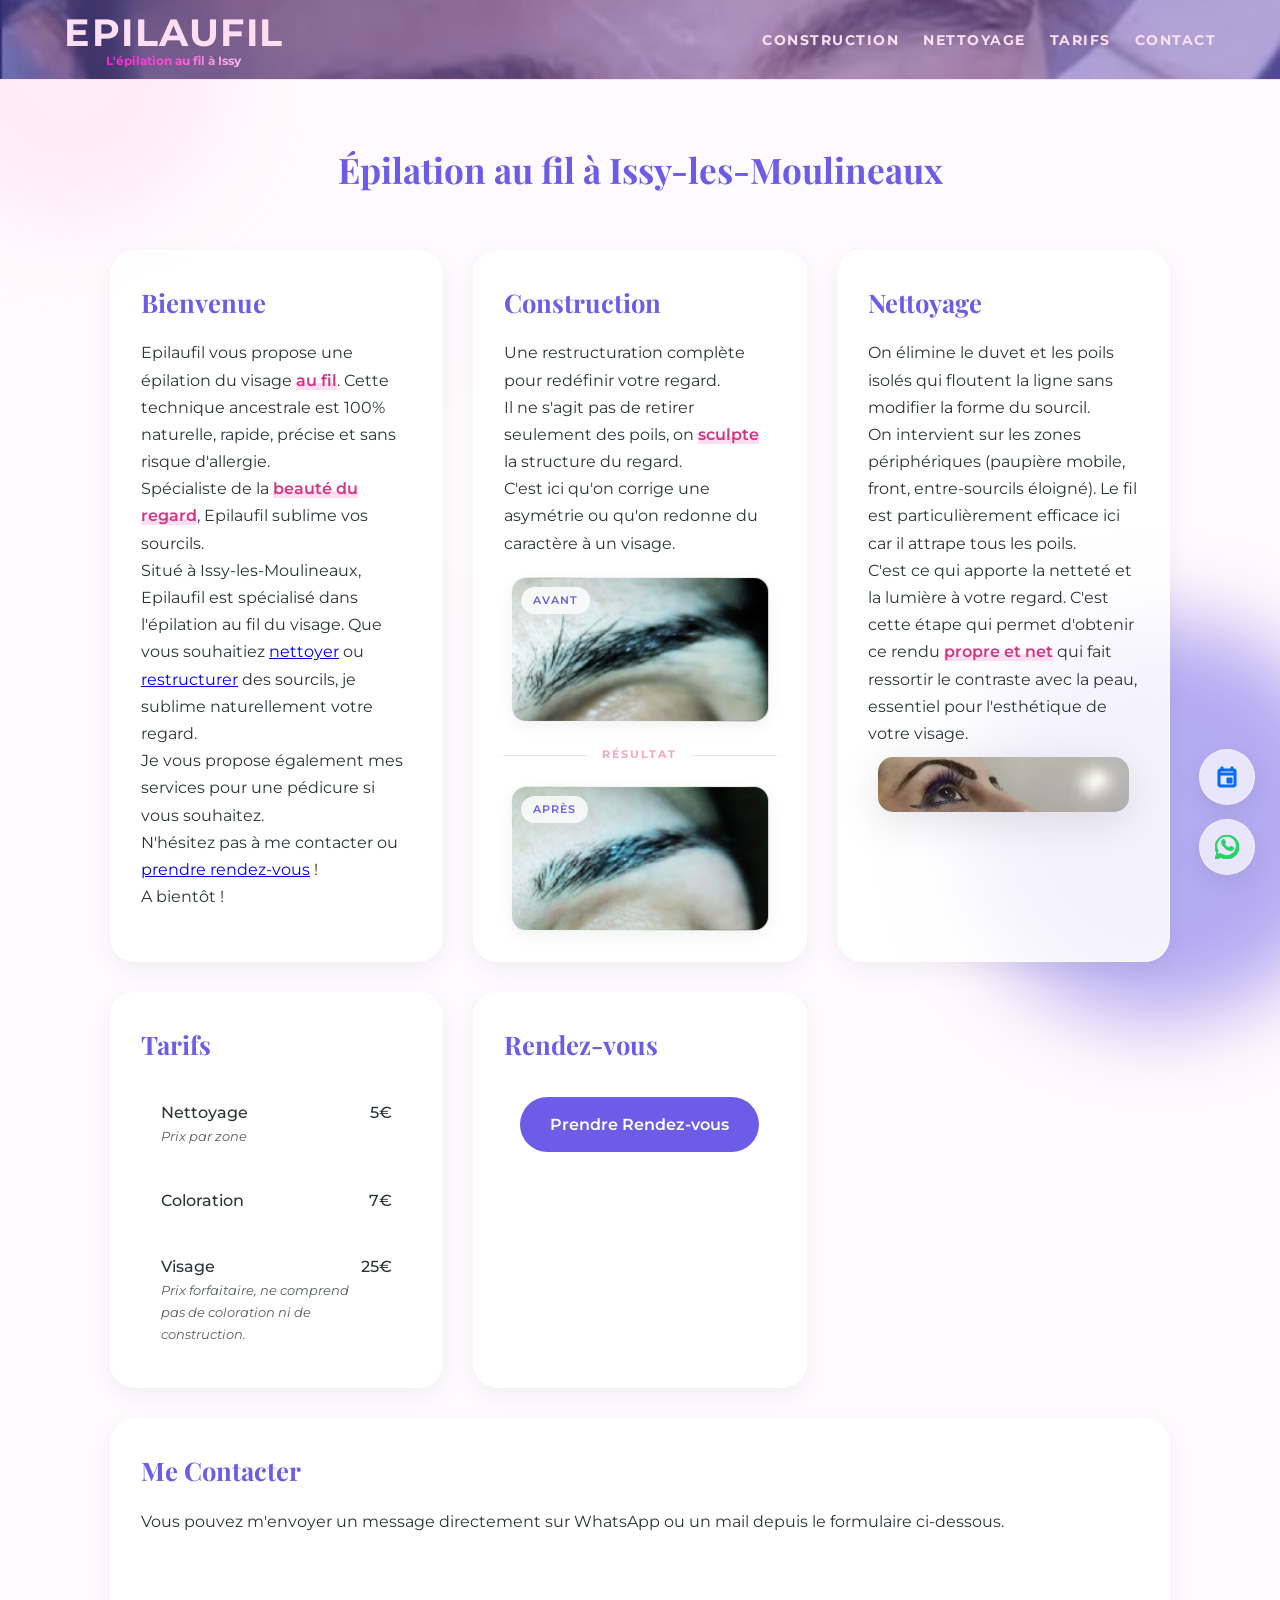
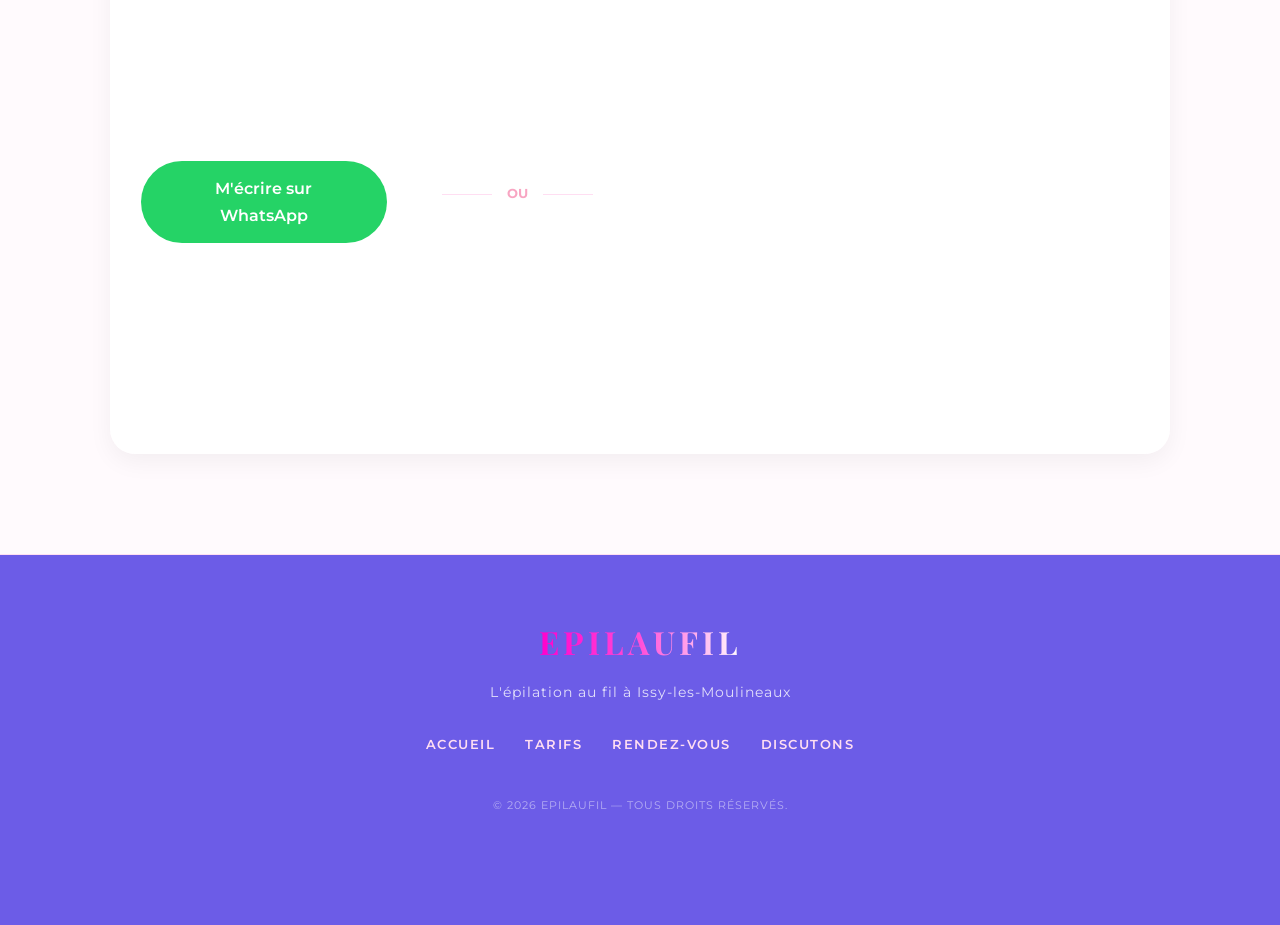
==== commit 6346b676: "MAJ boutons flottants rdv et WA v3" ====
--- a/index.html
+++ b/index.html
@@ -232,13 +232,13 @@
         <a href="https://wa.me/33745903838?text=Bonjour!%20Pourriez-vous%20me%20renseigner%20?" target="_blank" onclick="trackWARedirect()">Discuter sur WhatsApp</a>
     </div>
 
-    <button class="fab-btn fab-calendar" onclick="loadCalendly(event)" aria-label="Prendre rendez-vous directement via Calendly">
+    <button class="fab-btn calendar-btn" onclick="loadCalendly(event)" aria-label="Prendre rendez-vous directement via Calendly">
         <svg viewBox="0 0 24 24" width="24" height="24" fill="currentColor">
             <path d="M19 4h-1V2h-2v2H8V2H6v2H5c-1.11 0-1.99.9-1.99 2L3 20c0 1.1.89 2 2 2h14c1.1 0 2-.9 2-2V6c0-2-1.1-2-2-2zm0 16H5V10h14v10zm0-12H5V6h14v2zm-7 5h5v5h-5z"/>
         </svg>
     </button>
 
-    <button class="fab-btn fab-whatsapp" onclick="toggleWA()" aria-label="Ouvrir le chat d'assistance WhatsApp">
+    <button class="fab-btn whatsapp-btn" onclick="toggleWA()" aria-label="Ouvrir le chat d'assistance WhatsApp">
         <svg viewBox="0 0 24 24" width="24" height="24" fill="currentColor">
             <path d="M.057 24l1.687-6.163c-1.041-1.804-1.588-3.849-1.587-5.946C.06 5.348 5.397.01 12.008.01c3.202.001 6.212 1.246 8.477 3.513 2.266 2.268 3.507 5.28 3.505 8.484-.004 6.657-5.34 11.997-11.953 11.997-2.005-.001-3.973-.502-5.713-1.457L0 24zm6.59-4.846c1.6.95 3.188 1.449 4.825 1.451 5.436 0 9.86-4.37 9.864-9.742.002-2.596-1.006-5.036-2.842-6.876C16.657 2.15 14.22 1.144 11.63 1.144c-5.442 0-9.866 4.372-9.87 9.749-.001 1.74.458 3.44 1.33 4.948l-1.005 3.674 3.75-.977zm11.233-6.903c-.294-.145-1.736-.845-2.003-.94-.266-.097-.46-.145-.653.145-.193.29-.747.94-.916 1.134-.168.193-.337.217-.63.072-.295-.145-1.243-.453-2.368-1.444-.875-.773-1.466-1.728-1.638-2.018-.172-.29-.018-.447.127-.591.13-.13.295-.337.442-.507.147-.17.195-.29.293-.483.097-.193.048-.36-.024-.507-.072-.145-.653-1.547-.894-2.127-.235-.565-.475-.489-.653-.498-.17-.008-.364-.01-.559-.01-.195 0-.514.072-.783.362-.27.29-1.028 1.015-1.028 2.475 0 1.46 1.074 2.872 1.22 3.067.148.193 2.115 3.195 5.118 4.475.715.305 1.272.488 1.708.625.718.225 1.372.193 1.89.117.577-.085 1.736-.7 1.98-1.374.243-.675.243-1.255.17-1.374-.073-.118-.266-.192-.56-.34z"/>
         </svg>
--- a/css/style.css
+++ b/css/style.css
@@ -8,12 +8,22 @@
     --off-white: #F9F7F2;
     --slate-blue: #2F4858;
     --terracotta: #C05746;
+    --whatsapp-green: #25D366;
+    --calendar-blue: #006BFF;
 }
 
 /* --- RESET ET BASE --- */
 * { box-sizing: border-box; margin:0; padding:0; }
-html { scroll-behavior: smooth; font-family:'Montserrat', sans-serif; }
-body { background-color:#fffafd; color: var(--dark); line-height:1.7; overflow-x:hidden; }
+html { 
+    scroll-behavior: smooth; 
+    font-family: 'Montserrat', -apple-system, BlinkMacSystemFont, sans-serif; 
+    scroll-padding-top: 90px;
+}
+body { background-color:#fffafd; 
+    color: var(--dark); 
+    line-height:1.7; 
+    overflow-x:hidden; 
+}
 
 /* --- NAVBAR --- */
 .navbar {
@@ -21,6 +31,13 @@
     background: var(--white);
     border-bottom:1px solid var(--rose-bonbon);
     display:flex; align-items:center;
+}
+.video-bg-container {
+  position:absolute;
+  top:0; left:0; width:100%; height:100%;
+  z-index:1; /* derrière le contenu */
+  overflow:hidden;
+  background: var(--violet); /* couleur de secours si la vidéo ne charge pas */
 }
 .nav-video { width:100%; height:100%; object-fit:cover; opacity:0.6; }
 .nav-content { position:relative; z-index:10; width:100%; padding:0 5%; display:flex; justify-content:space-between; align-items:center; }
@@ -95,6 +112,10 @@
 .cadre-photo { width:95%; position:relative; }
 .photo-large { width:100%; aspect-ratio:16/9; border-radius:15px; background-size:cover; background-position:center; box-shadow:0 5px 15px rgba(0,0,0,0.05); border:1px solid rgba(255,255,255,0.8); transition:transform 0.3s ease; }
 .photo-large:hover { transform:scale(1.02); }
+
+.avant { background-image: url('../img/BandeReconstructAvant.webp'); }
+.apres { background-image: url('../img/BandeReconstructApres.webp'); }
+
 .badge { position:absolute; top:10px; left:10px; background:rgba(255,255,255,0.8); backdrop-filter:blur(4px); padding:4px 12px; border-radius:20px; font-size:0.7rem; font-weight:600; color:var(--violet); z-index:5; text-transform:uppercase; letter-spacing:1px; }
 .separateur-chic { width:100%; text-align:center; border-bottom:1px solid var(--rose-bonbon); line-height:0.1em; margin:10px 0; }
 .separateur-chic span { background:#fff; padding:0 15px; color:var(--rose-fonce); font-size:0.7rem; font-weight:bold; letter-spacing:2px; }
@@ -115,7 +136,14 @@
 .tarif-description { font-size:0.8rem; font-weight:400; font-style:italic; opacity:0.8; margin:0; }
 
 /* --- IMAGES --- */
-.image-transparent { max-width:80%; filter:drop-shadow(0 10px 20px rgba(0,0,0,0.1)); transition:transform 0.3s ease; }
+.image-wrapper {
+    display: flex;
+    justify-content: center; /* Centre horizontalement */
+    align-items: center;     /* Centre verticalement si besoin */
+    width: 100%;
+    padding: 10px;
+}
+.image-transparent { max-width:100%; filter:drop-shadow(0 10px 20px rgba(0,0,0,0.1)); transition:transform 0.3s ease;height: auto;display: block;border-radius: 15px;object-fit: contain; }
 .image-transparent:hover { transform:scale(1.03); }
 
 /* --- ANIMATION DE TEXTE --- */
@@ -127,108 +155,6 @@
 }
 @keyframes shineText { 0%{background-position:0% center}100%{background-position:200% center} }
 
-/* --- FOOTER DE SITE --- */
-.site-footer {
-    background: var(--white);
-    border-top: 1px solid var(--rose-bonbon);
-    padding: 40px 20px;
-    text-align: center;
-    margin-top: 60px;
-    position: relative;
-    z-index: 10;
-}
-.footer-content {
-    max-width: 600px;
-    margin: 0 auto;
-}
-.footer-logo { margin-bottom: 10px; }
-.site-footer p { font-size: 0.9rem; color: var(--dark); opacity: 0.8; margin-bottom: 20px; }
-.footer-links { display: flex; justify-content: center; gap: 20px; margin-bottom: 25px; wrap: flex-wrap; }
-.footer-links a { text-decoration: none; color: var(--violet); font-size: 0.85rem; font-weight: 600; transition: color 0.2s; }
-.footer-links a:hover { color: var(--rose-fonce); }
-.footer-copyright { font-size: 0.75rem; color: var(--dark); opacity: 0.5; }
-
-/* --- ACTIONS FLOTTANTES SYSTEM (FAB) --- */
-#fixed-action-container {
-    position: fixed;
-    bottom: 25px;
-    right: 25px;
-    display: flex;
-    flex-direction: column;
-    gap: 14px;
-    z-index: 9999;
-    align-items: flex-end;
-}
-
-.fab-btn {
-    width: 56px;
-    height: 56px;
-    border-radius: 50%;
-    border: none;
-    cursor: pointer;
-    display: flex;
-    align-items: center;
-    justify-content: center;
-    color: #ffffff;
-    box-shadow: 0 4px 16px rgba(0, 0, 0, 0.15);
-    transition: transform 0.3s cubic-bezier(0.175, 0.885, 0.32, 1.275), box-shadow 0.3s ease;
-}
-
-.fab-btn:hover {
-    transform: translateY(-4px) scale(1.05);
-    box-shadow: 0 8px 24px rgba(0, 0, 0, 0.25);
-}
-
-.fab-calendar { background-color: var(--violet); }
-.fab-whatsapp { background-color: #25D366; }
-
-/* --- FENÊTRE CONTEXTUELLE WHATSAPP --- */
-#wa-chat {
-    position: absolute;
-    bottom: 140px;
-    right: 0;
-    width: 280px;
-    background: rgba(255, 255, 255, 0.85);
-    backdrop-filter: blur(10px);
-    -webkit-backdrop-filter: blur(10px);
-    border: 1px solid rgba(255, 255, 255, 0.25);
-    border-radius: 16px;
-    box-shadow: 0 8px 32px 0 rgba(31, 38, 135, 0.15);
-    padding: 16px;
-    font-family: 'Montserrat', sans-serif;
-    animation: fadeIn 0.3s ease forwards;
-}
-
-.wa-chat-header {
-    font-weight: 600;
-    color: #333;
-    font-size: 14px;
-    border-bottom: 1px solid rgba(0, 0, 0, 0.05);
-    padding-bottom: 6px;
-    margin-bottom: 8px;
-}
-.wa-chat-header small { display: block; font-weight: 300; color: #666; font-size: 11px; }
-.wa-chat-body { font-size: 13px; color: #444; line-height: 1.4; margin-bottom: 12px; }
-
-#wa-chat a {
-    display: block;
-    text-align: center;
-    background-color: #25D366;
-    color: white;
-    text-decoration: none;
-    padding: 8px;
-    border-radius: 8px;
-    font-size: 13px;
-    font-weight: 600;
-    transition: background 0.2s;
-}
-#wa-chat a:hover { background-color: #20ba5a; }
-
-@keyframes fadeIn {
-    from { opacity: 0; transform: translateY(10px); }
-    to { opacity: 1; transform: translateY(0); }
-}
-
 /* --- RESPONSIVE --- */
 @media (max-width:768px){
     .nav-links{display:none;}
@@ -236,7 +162,305 @@
     .blob{display:none;}
 }
 
-/* --- ACCESSIBILITÉ / RÉDUCTION MOUVEMENT --- */
+/* --- PREFERS REDUCED MOTION --- */
 @media (prefers-reduced-motion: reduce){
     * { animation:none !important; transition:none !important; }
+}
+
+/* --- WA BOX ---*/
+ /* --- Conteneur en bas à droite ---*/
+#wa-box {
+    position: fixed;
+    bottom: 30px;
+    right: 30px;
+    z-index: 9999;
+    font-family: 'Montserrat', sans-serif;
+    display: flex;
+    flex-direction: column;
+    align-items: flex-end;
+}
+ /* --- Fenetre qui souvre ---*/
+ #wa-chat {
+    width: 280px;
+    background: rgba(255, 255, 255, 0.8);
+    backdrop-filter: blur(15px);
+    border: 1px solid var(--rose-fonce);
+    border-radius: 20px;
+    box-shadow: 0 10px 30px rgba(108, 92, 231, 0.15);
+    margin-bottom: 15px;
+    overflow: hidden;
+    animation: fadeIn 0.3s ease-out;
+}
+/* En-tête de la fenêtre */
+#wa-chat div:first-child {
+    background: var(--violet);
+    color: white;
+    padding: 15px;
+    text-align: center;
+    font-weight: bold;
+    letter-spacing: 1px;
+}
+
+/* Corps du message */
+#wa-chat div:nth-child(2) {
+    padding: 20px;
+    color: var(--dark);
+    font-size: 14px;
+    text-align: center;
+    line-height: 1.4;
+}
+
+/* Bouton dans la fenêtre */
+#wa-chat a {
+    display: block;
+    background: var(--rose-fonce);
+    color: white;
+    text-align: center;
+    padding: 12px;
+    margin: 0 20px 20px 20px;
+    border-radius: 50px;
+    text-decoration: none;
+    font-weight: bold;
+    font-size: 13px;
+    transition: 0.3s;
+}
+
+#wa-chat a:hover {
+    background: var(--violet);
+}
+
+/* Le bouton rond avec l'émoji */
+#wa-box div[onclick] {
+    width: 60px;
+    height: 60px;
+    background: var(--violet);
+    border-radius: 50%;
+    display: flex;
+    align-items: center;
+    justify-content: center;
+    cursor: pointer;
+    box-shadow: 0 8px 25px rgba(108, 92, 231, 0.4);
+    font-size: 28px;
+    transition: transform 0.3s ease;
+}
+
+#wa-box div[onclick]:hover {
+    transform: scale(1.1);
+}
+
+@keyframes fadeIn {
+    from { opacity: 0; transform: translateY(10px); }
+    to { opacity: 1; transform: translateY(0); }
+}
+
+/* --- SPECIFIQUE CONTACT LARGE --- */
+.brique-large {
+    grid-column: 1 / -1; /* Force la brique à prendre toute la largeur de la grille */
+    max-width: 100%;
+}
+
+.contact-wrapper {
+    display: flex;
+    gap: 40px;
+    margin-top: 30px;
+    align-items: center;
+}
+
+.contact-action-box {
+    flex: 1;
+    text-align: center;
+}
+
+.tally-wrapper {
+    flex: 2; /* Donne plus de place au formulaire qu'au bouton WA */
+    min-height: 450px;
+}
+
+.wa-btn {
+    background: #25D366 !important;
+    width: 100%;
+    max-width: 300px;
+}
+
+.separateur-vertical {
+    display: flex;
+    align-items: center;
+    color: var(--rose-fonce);
+    font-weight: bold;
+    font-size: 0.8rem;
+}
+
+.separateur-vertical::before, .separateur-vertical::after {
+    content: "";
+    flex: 1;
+    height: 1px;
+    background: var(--rose-bonbon);
+    margin: 0 15px;
+    min-width: 50px;
+}
+
+/* --- ADAPTATION MOBILE --- */
+@media (max-width: 768px) {
+    .contact-wrapper {
+        flex-direction: column;
+    }
+    .separateur-vertical {
+        width: 100%;
+        margin: 20px 0;
+    }
+    .separateur-vertical::before, .separateur-vertical::after {
+        min-width: 20px;
+    }
+    .tally-wrapper {
+        width: 100%;
+    }
+}
+/* --- FOOTER --- */
+.site-footer {
+    background-color: var(--violet); /* Ta couleur de référence */
+    padding: 60px 20px 110px 20px; /* Espace pour le bouton WhatsApp */
+    text-align: center;
+    margin-top: 80px;
+    border-top: 1px solid var(--rose-bonbon);
+    position: relative;
+    z-index: 10;
+}
+
+.footer-logo {
+    margin-bottom: 10px;
+}
+
+.footer-logo .text-aesthetic {
+    font-family: 'Playfair Display', serif; /* Même police que le H1/H2 et Header */
+    font-size: 2rem;
+    font-weight: 700;
+    text-transform: uppercase;
+    letter-spacing: 4px;
+}
+
+.site-footer p {
+    font-family: 'Montserrat', sans-serif;
+    color: white;
+    font-size: 0.9rem;
+    letter-spacing: 1px;
+    margin-bottom: 30px;
+    opacity: 0.8;
+}
+
+.footer-links {
+    display: flex;
+    justify-content: center;
+    gap: 30px;
+    margin-bottom: 40px;
+}
+
+.footer-links a {
+    font-family: 'Montserrat', sans-serif; /* Même police que la Nav-links */
+    color: var(--rose-bonbon);
+    text-decoration: none;
+    font-weight: 600;
+    font-size: 0.8rem;
+    text-transform: uppercase;
+    letter-spacing: 1.5px;
+    transition: all 0.3s ease;
+}
+
+.footer-links a:hover {
+    color: white;
+    transform: translateY(-2px);
+}
+
+.footer-copyright {
+    font-family: 'Montserrat', sans-serif;
+    color: white;
+    font-size: 0.7rem;
+    opacity: 0.5;
+    text-transform: uppercase;
+    letter-spacing: 1px;
+}
+
+/* Adaptation Mobile */
+@media (max-width: 768px) {
+    .footer-links {
+        flex-direction: column;
+        gap: 20px;
+    }
+}
+/* ==========================================================================
+   CORRECTIF STRUCTUREL : BOUTONS FLOTTANTS
+   ========================================================================== */
+
+/* On force le container tout en haut de la pile d'affichage */
+#fixed-action-container {
+    position: fixed !important;
+    bottom: 25px !important;
+    right: 25px !important;
+    z-index: 99999 !important;
+    display: flex !important;
+    flex-direction: column !important;
+    gap: 14px !important;
+    align-items: flex-end !important;
+}
+
+/* On s'assure que les boutons ont une taille fixe et propre */
+#fixed-action-container .fab-btn {
+    width: 56px !important;
+    height: 56px !important;
+    border-radius: 50% !important;
+    background: rgba(255, 255, 255, 0.7) !important;
+    backdrop-filter: blur(8px);
+    -webkit-backdrop-filter: blur(8px);
+    border: 1px solid rgba(255, 255, 255, 0.4) !important;
+    box-shadow: 0 8px 25px rgba(0, 0, 0, 0.08) !important;
+    transition: transform 0.3s cubic-bezier(0.2, 0.8, 0.2, 1), box-shadow 0.3s ease, background-color 0.3s ease !important;
+    cursor: pointer !important;
+    display: flex !important;
+    align-items: center !important;
+    justify-content: center !important;
+    padding: 0 !important;
+    margin: 0 !important;
+}
+
+/* Contrainte stricte pour que les icônes SVG restent centrées et visibles */
+#fixed-action-container .fab-btn svg {
+    width: 24px !important;
+    height: 24px !important;
+    display: block !important;
+    margin: auto !important;
+}
+
+/* Sécurité pour la bulle WhatsApp */
+#fixed-action-container #wa-chat {
+    z-index: 100000 !important;
+}
+/* Coloration ciblée des SVG (remplace l'émoji si vous mettez un SVG) */
+#fixed-action-container .fab-btn.whatsapp-btn svg {
+    fill: var(--whatsapp-green) !important;
+    stroke: var(--whatsapp-green) !important; /* Pour les icônes de type line-art */
+}
+
+#fixed-action-container .fab-btn.calendar-btn svg {
+    fill: var(--calendar-blue) !important;
+    stroke: var(--calendar-blue) !important;
+}
+
+/* 2. État au survol : Remplissage complet de la couleur officielle + lueur colorée */
+#fixed-action-container .fab-btn:hover {
+    transform: translateY(-4px) scale(1.05) !important;
+}
+
+#fixed-action-container .fab-btn.whatsapp-btn:hover {
+    background: var(--whatsapp-green) !important;
+    box-shadow: 0 10px 25px rgba(37, 211, 102, 0.4) !important;
+}
+
+#fixed-action-container .fab-btn.calendar-btn:hover {
+    background: var(--calendar-blue) !important;
+    box-shadow: 0 10px 25px rgba(0, 107, 255, 0.4) !important;
+}
+
+/* L'icône passe en blanc quand le fond se colore au survol */
+#fixed-action-container .fab-btn:hover svg {
+    fill: var(--white) !important;
+    stroke: var(--white) !important;
 }
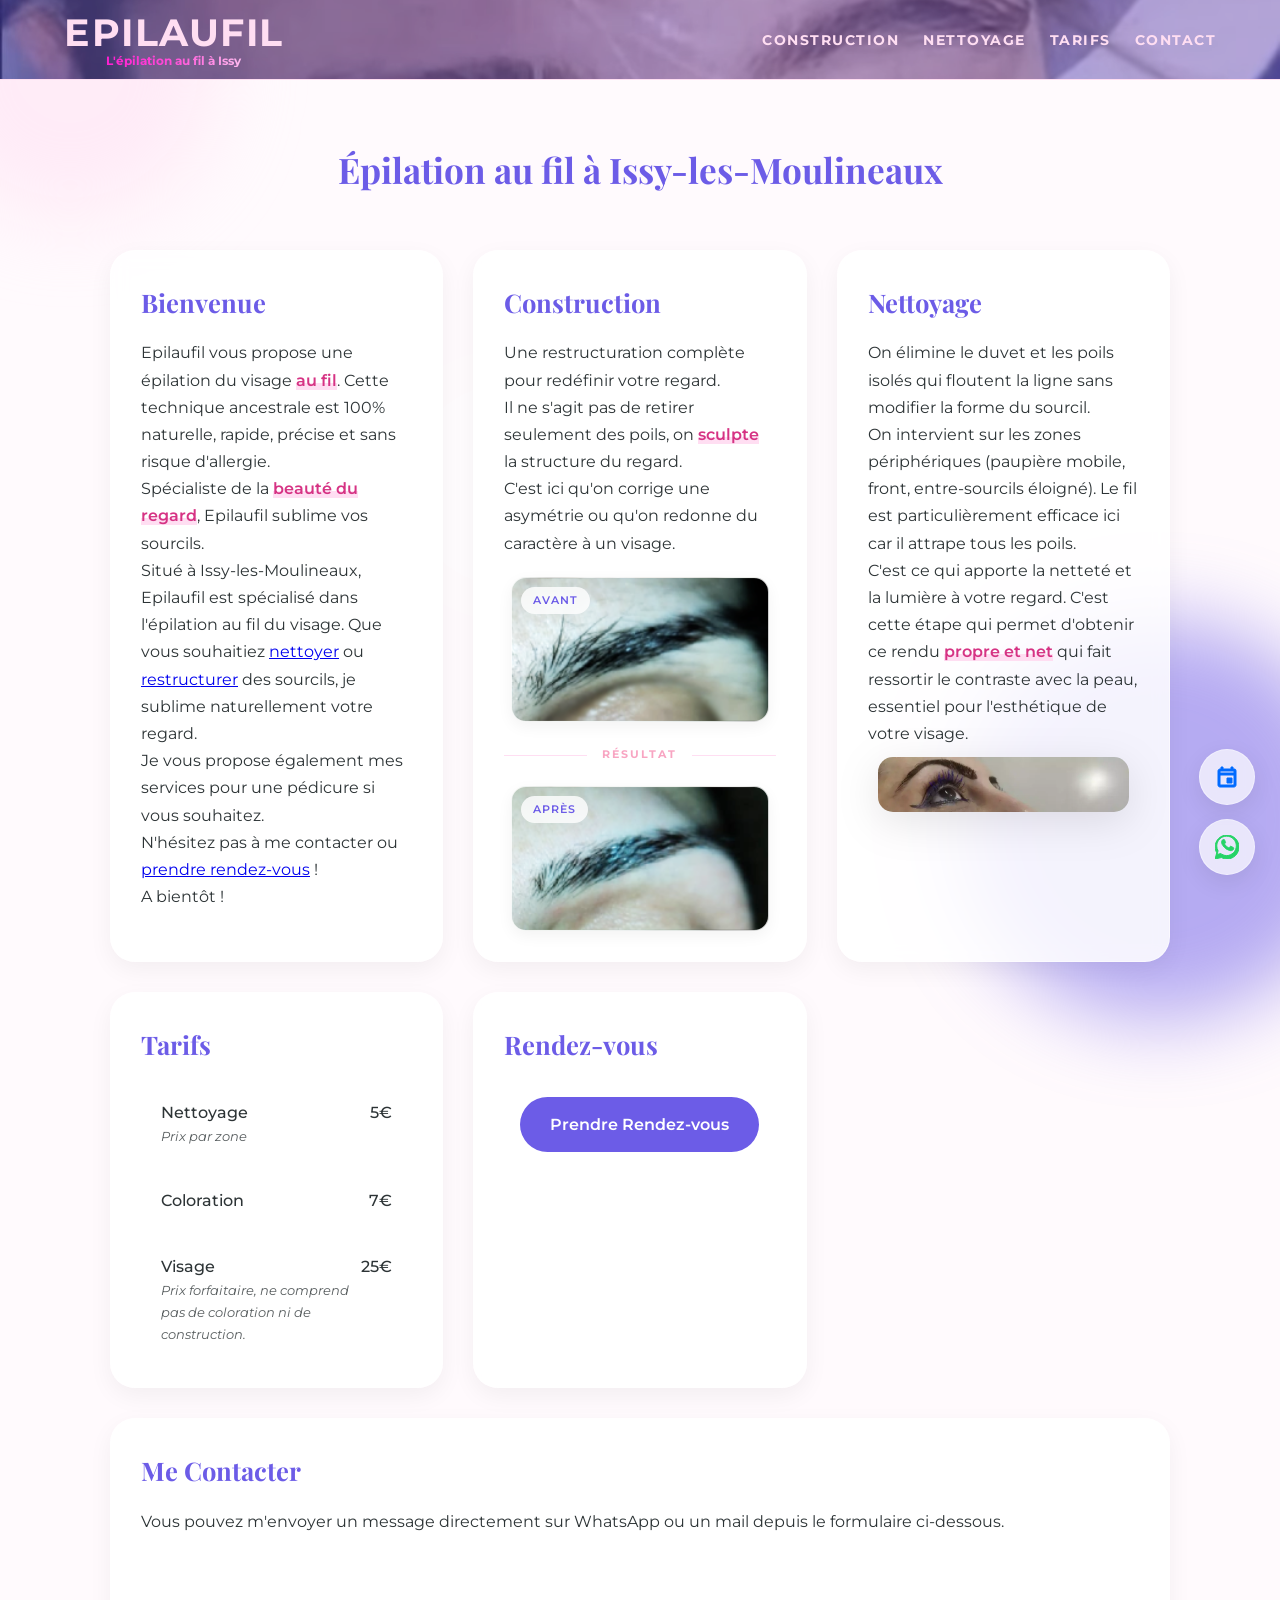
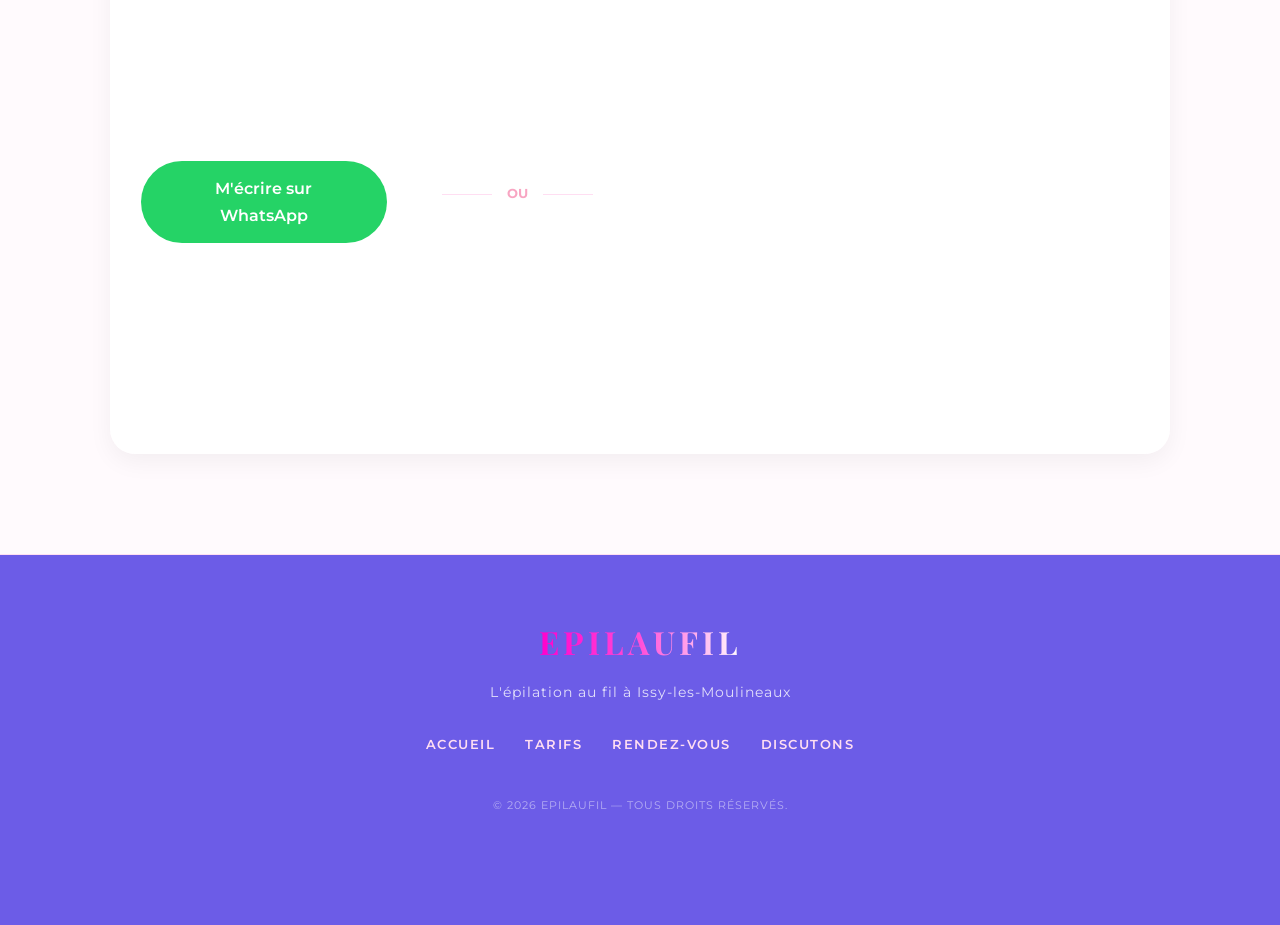
==== commit f230e20f: "MAJ Script SMS pour notif calendy" ====
--- a/index.html
+++ b/index.html
@@ -275,6 +275,18 @@
         body: JSON.stringify({ type: 'Clic WhatsApp', referer: document.referrer })
     }).catch(() => {});
 }
+function trackCalendlyClick() {
+    fetch('/api/analytics', {
+        method: 'POST',
+        headers: { 'Content-Type': 'application/json' },
+        body: JSON.stringify({
+            type: 'Clic Calendly',
+            referer: document.referrer
+        }),
+        keepalive: true
+    }).catch(() => {});
+}
+
 
 document.addEventListener("DOMContentLoaded", function() {
     fetch('/api/analytics', {
@@ -297,6 +309,8 @@
         'event_category': 'Conversion',
         'event_label': 'Ouverture Calendly'
     });
+
+    trackCalendlyClick();
 
     btn.style.opacity = "0.5";
     btn.style.cursor = "wait";
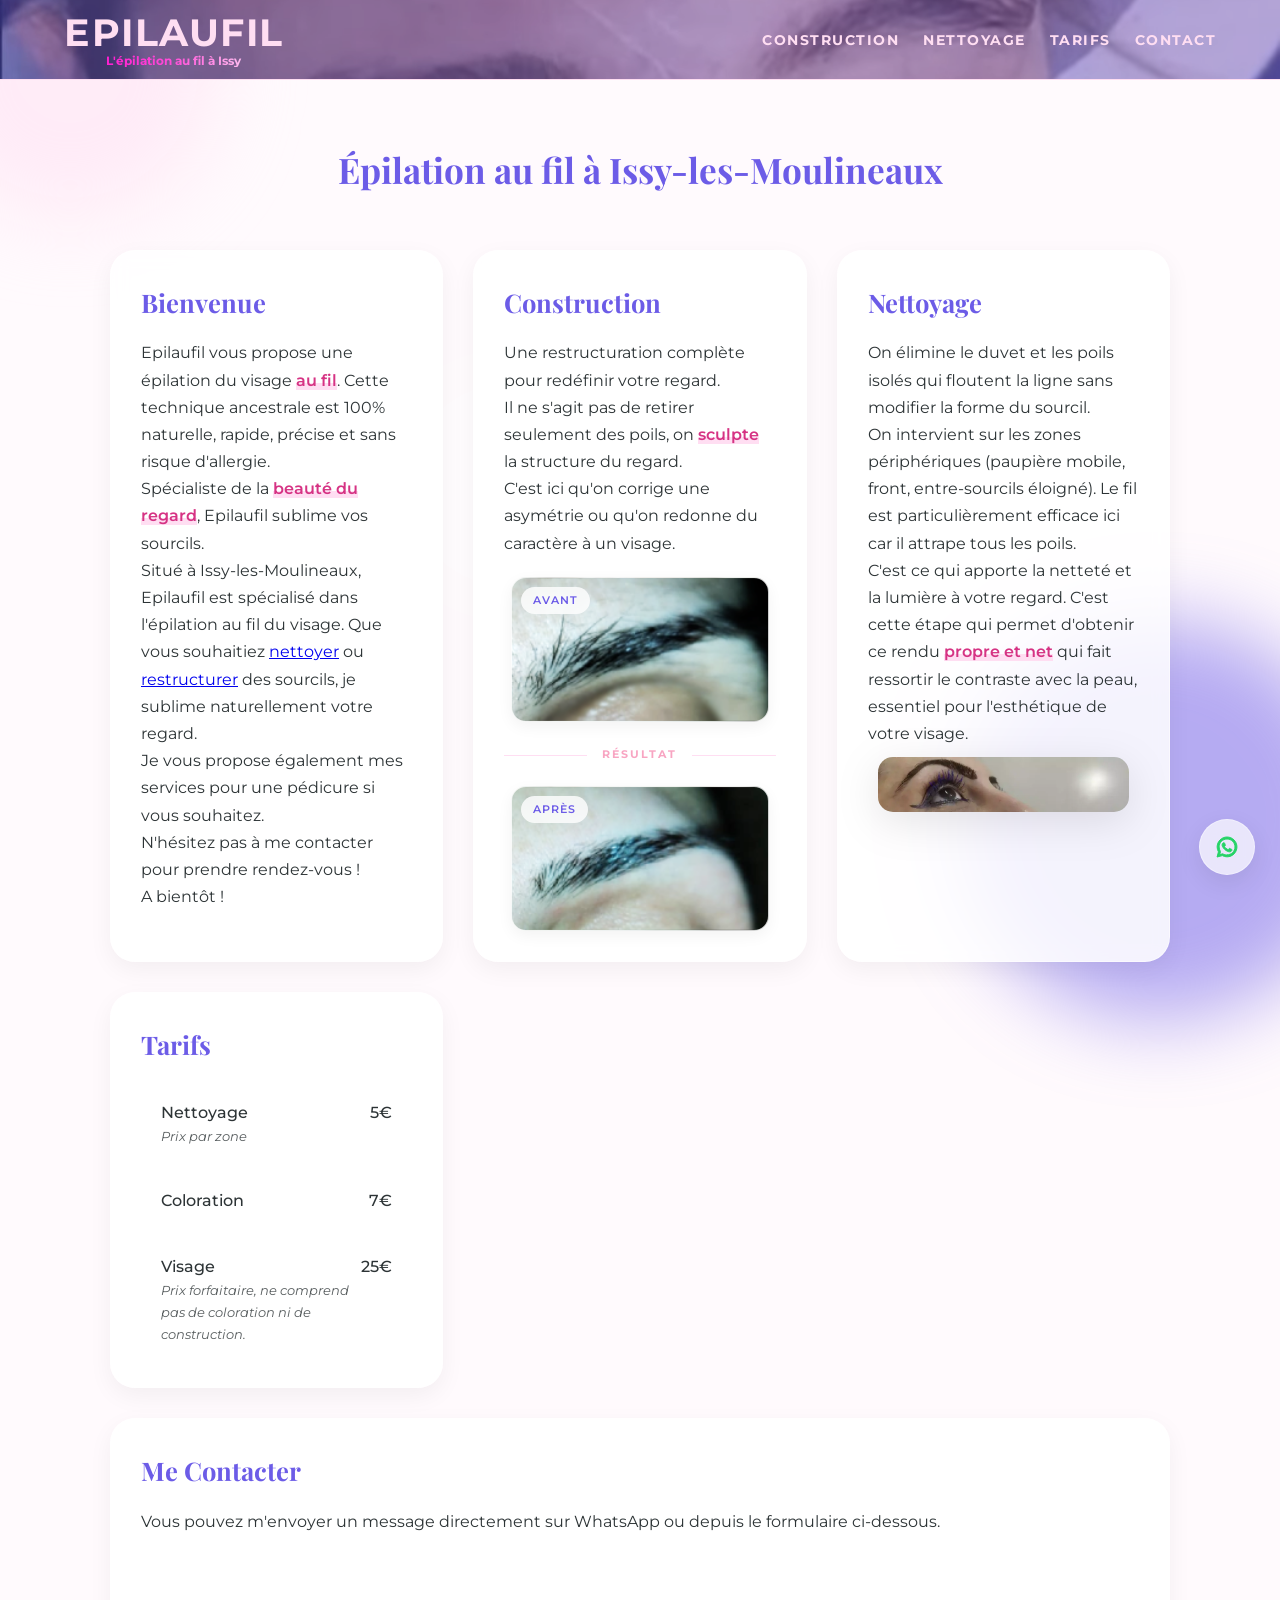
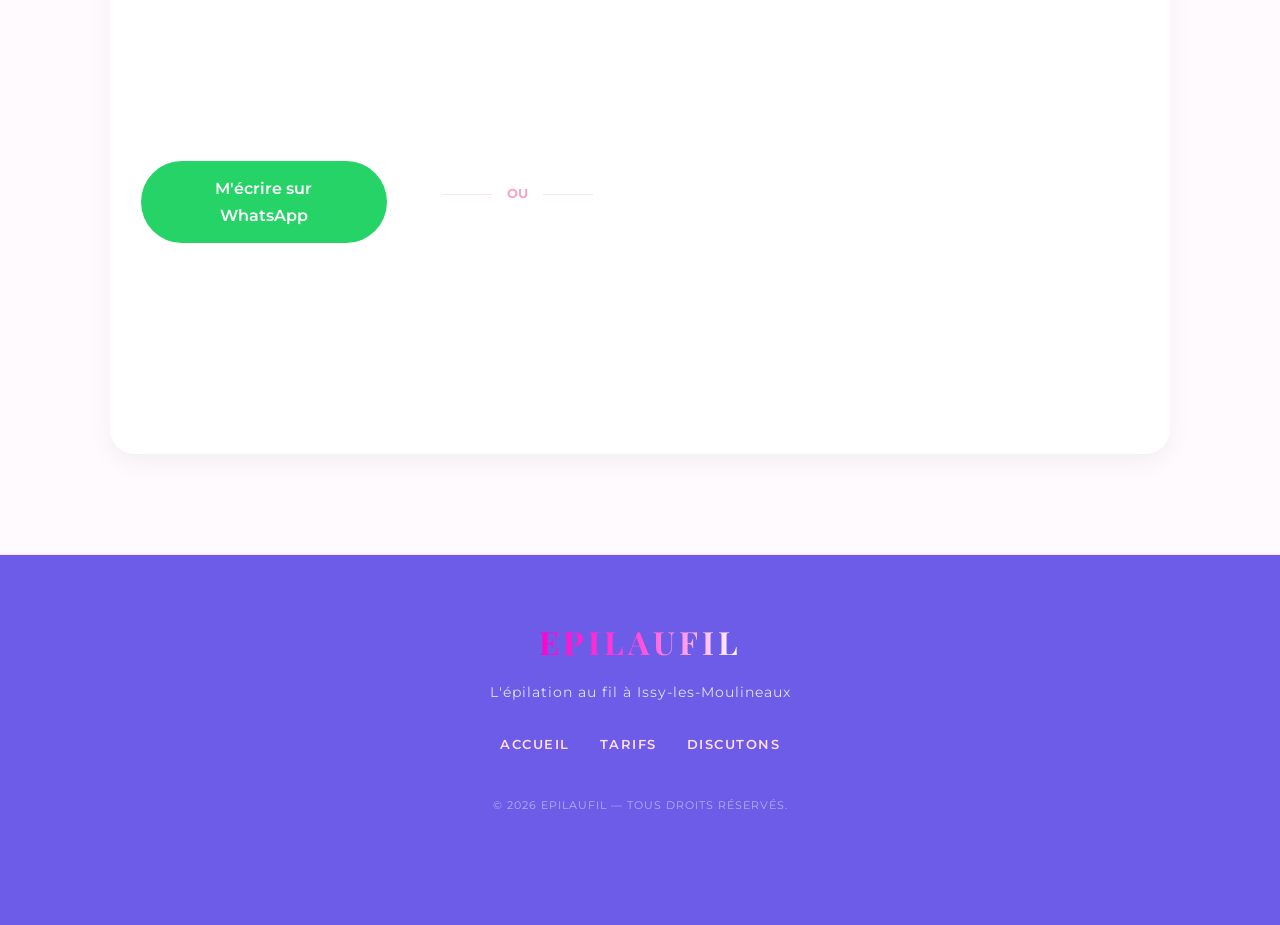
==== commit f26d54d9: "calendy deleted" ====
--- a/index.html
+++ b/index.html
@@ -105,7 +105,9 @@
         <p>Spécialiste de la <span class="highlight">beauté du regard</span>, Epilaufil sublime vos sourcils.</p>
         <p>Situé à Issy-les-Moulineaux, Epilaufil est spécialisé dans l'épilation au fil du visage. Que vous souhaitiez <a href="#nettoyage">nettoyer</a> ou <a href="#transformation">restructurer</a> des sourcils, je sublime naturellement votre regard.</p>
         <p>Je vous propose également mes services pour une pédicure si vous souhaitez.</p>
-        <p>N'hésitez pas à me contacter ou <a href="#rdv">prendre rendez-vous</a> !</p>
+        <!--    <p>N'hésitez pas à me contacter ou <a href="#rdv">prendre rendez-vous</a> !</p>
+         -->
+        <p>N'hésitez pas à me contacter pour prendre rendez-vous !</p>
         <p>A bientôt !</p>
     </section>
 
@@ -167,17 +169,17 @@
             </div>
         </div>
     </section>
-
+<!-- 
     <section id="rdv" class="brique">
         <h2>Rendez-vous</h2>
         <div style="text-align:center;">
           <a href="javascript:void(0);" onclick="loadCalendly(event)" class="cta-button">Prendre Rendez-vous</a>
         </div>
-    </section>
+    </section>-->
 
     <section id="contact" class="brique brique-large">
         <h2>Me Contacter</h2>
-        <p>Vous pouvez m'envoyer un message directement sur WhatsApp ou un mail depuis le formulaire ci-dessous.</p>
+        <p>Vous pouvez m'envoyer un message directement sur WhatsApp ou depuis le formulaire ci-dessous.</p>
         
         <div class="contact-wrapper">
             <div class="contact-action-box">
@@ -214,8 +216,9 @@
         <div class="footer-links">
             <a href="#accueil">Accueil</a>
             <a href="#tarifs">Tarifs</a>
-            <a href="#rdv">Rendez-vous</a>
-            <a href="#contact">Discutons</a>
+         <!--   <a href="#rdv">Rendez-vous</a>
+            <a href="#contact">Discutons</a>-->
+            <a href="https://wa.me/33745903838?text=Bonjour!%20Pourriez-vous%20me%20renseigner%20?" target="_blank" onclick="trackWARedirect()">Discutons</a>
         </div>
         
         <div class="footer-copyright">
@@ -231,7 +234,7 @@
         <div class="wa-chat-body">Bonjour ! Une question sur une prestation ou besoin d'un créneau ? C'est par ici ! 🌸</div>
         <a href="https://wa.me/33745903838?text=Bonjour!%20Pourriez-vous%20me%20renseigner%20?" target="_blank" onclick="trackWARedirect()">Discuter sur WhatsApp</a>
     </div>
-
+<!-- 
     <button class="fab-btn calendar-btn" onclick="loadCalendly(event)" aria-label="Prendre rendez-vous directement via Calendly">
         <svg viewBox="0 0 24 24" width="24" height="24" fill="currentColor">
             <path d="M19 4h-1V2h-2v2H8V2H6v2H5c-1.11 0-1.99.9-1.99 2L3 20c0 1.1.89 2 2 2h14c1.1 0 2-.9 2-2V6c0-2-1.1-2-2-2zm0 16H5V10h14v10zm0-12H5V6h14v2zm-7 5h5v5h-5z"/>
@@ -243,7 +246,12 @@
             <path d="M.057 24l1.687-6.163c-1.041-1.804-1.588-3.849-1.587-5.946C.06 5.348 5.397.01 12.008.01c3.202.001 6.212 1.246 8.477 3.513 2.266 2.268 3.507 5.28 3.505 8.484-.004 6.657-5.34 11.997-11.953 11.997-2.005-.001-3.973-.502-5.713-1.457L0 24zm6.59-4.846c1.6.95 3.188 1.449 4.825 1.451 5.436 0 9.86-4.37 9.864-9.742.002-2.596-1.006-5.036-2.842-6.876C16.657 2.15 14.22 1.144 11.63 1.144c-5.442 0-9.866 4.372-9.87 9.749-.001 1.74.458 3.44 1.33 4.948l-1.005 3.674 3.75-.977zm11.233-6.903c-.294-.145-1.736-.845-2.003-.94-.266-.097-.46-.145-.653.145-.193.29-.747.94-.916 1.134-.168.193-.337.217-.63.072-.295-.145-1.243-.453-2.368-1.444-.875-.773-1.466-1.728-1.638-2.018-.172-.29-.018-.447.127-.591.13-.13.295-.337.442-.507.147-.17.195-.29.293-.483.097-.193.048-.36-.024-.507-.072-.145-.653-1.547-.894-2.127-.235-.565-.475-.489-.653-.498-.17-.008-.364-.01-.559-.01-.195 0-.514.072-.783.362-.27.29-1.028 1.015-1.028 2.475 0 1.46 1.074 2.872 1.22 3.067.148.193 2.115 3.195 5.118 4.475.715.305 1.272.488 1.708.625.718.225 1.372.193 1.89.117.577-.085 1.736-.7 1.98-1.374.243-.675.243-1.255.17-1.374-.073-.118-.266-.192-.56-.34z"/>
         </svg>
     </button>
-</div>
+-->
+    <button class="fab-btn whatsapp-btn" onclick="toggleWA()" aria-label="Ouvrir le chat d'assistance WhatsApp">
+        <svg viewBox="0 0 24 24" width="28" height="28" fill="currentColor">
+            <path d="M12.04 2c-5.46 0-9.91 4.45-9.91 9.91 0 1.75.46 3.45 1.32 4.95L2.05 22l5.25-1.38c1.45.79 3.08 1.21 4.74 1.21 5.46 0 9.91-4.45 9.91-9.91 0-2.65-1.03-5.14-2.9-7.01C17.18 3.03 14.69 2 12.04 2zM12.04 20.1c-1.43 0-2.83-.39-4.04-1.13l-.29-.17-3.03.79.81-2.95-.19-.31C4.6 14.78 4.14 13.38 4.14 11.91c0-4.36 3.55-7.91 7.9-7.91 2.11 0 4.1.82 5.6 2.32 1.5 1.5 2.33 3.49 2.33 5.6 0 4.36-3.55 7.91-7.93 7.91zm4.33-5.91c-.24-.12-1.42-.7-1.64-.78-.22-.08-.38-.12-.54.12-.16.24-.62.78-.76.94-.14.16-.28.18-.52.06-.24-.12-1.01-.37-1.93-1.19-.71-.63-1.19-1.4-1.33-1.64-.14-.24-.01-.37.1-.49.1-.11.24-.28.36-.42.12-.14.16-.24.24-.4.08-.16.04-.3-.02-.42-.06-.12-.54-1.31-.74-1.79-.2-.47-.4-.41-.54-.42h-.46c-.16 0-.42.06-.64.3-.22.24-.84.82-.84 2s.86 2.31.98 2.47c.12.16 1.7 2.6 4.12 3.65.58.25 1.03.4 1.38.51.58.19 1.11.16 1.53.1.47-.07 1.42-.58 1.62-1.14.2-.56.2-1.04.14-1.14-.06-.1-.22-.16-.46-.28z"/>
+        </svg>
+    </button>
 
 <script>
 function toggleWA() {
@@ -275,6 +283,7 @@
         body: JSON.stringify({ type: 'Clic WhatsApp', referer: document.referrer })
     }).catch(() => {});
 }
+/*
 function trackCalendlyClick() {
     fetch('/api/analytics', {
         method: 'POST',
@@ -286,7 +295,7 @@
         keepalive: true
     }).catch(() => {});
 }
-
+*/
 
 document.addEventListener("DOMContentLoaded", function() {
     fetch('/api/analytics', {
@@ -300,7 +309,7 @@
     }, {threshold:0.1});
     document.querySelectorAll('.brique').forEach(b=>observer.observe(b));
 });
-
+/*
 function loadCalendly(e){
     const btn = e.currentTarget;
     if(btn.style.opacity === "0.5") return;
@@ -341,6 +350,7 @@
         openWidget();
     }
 }
+*/
 </script>
 </body>
 </html>
